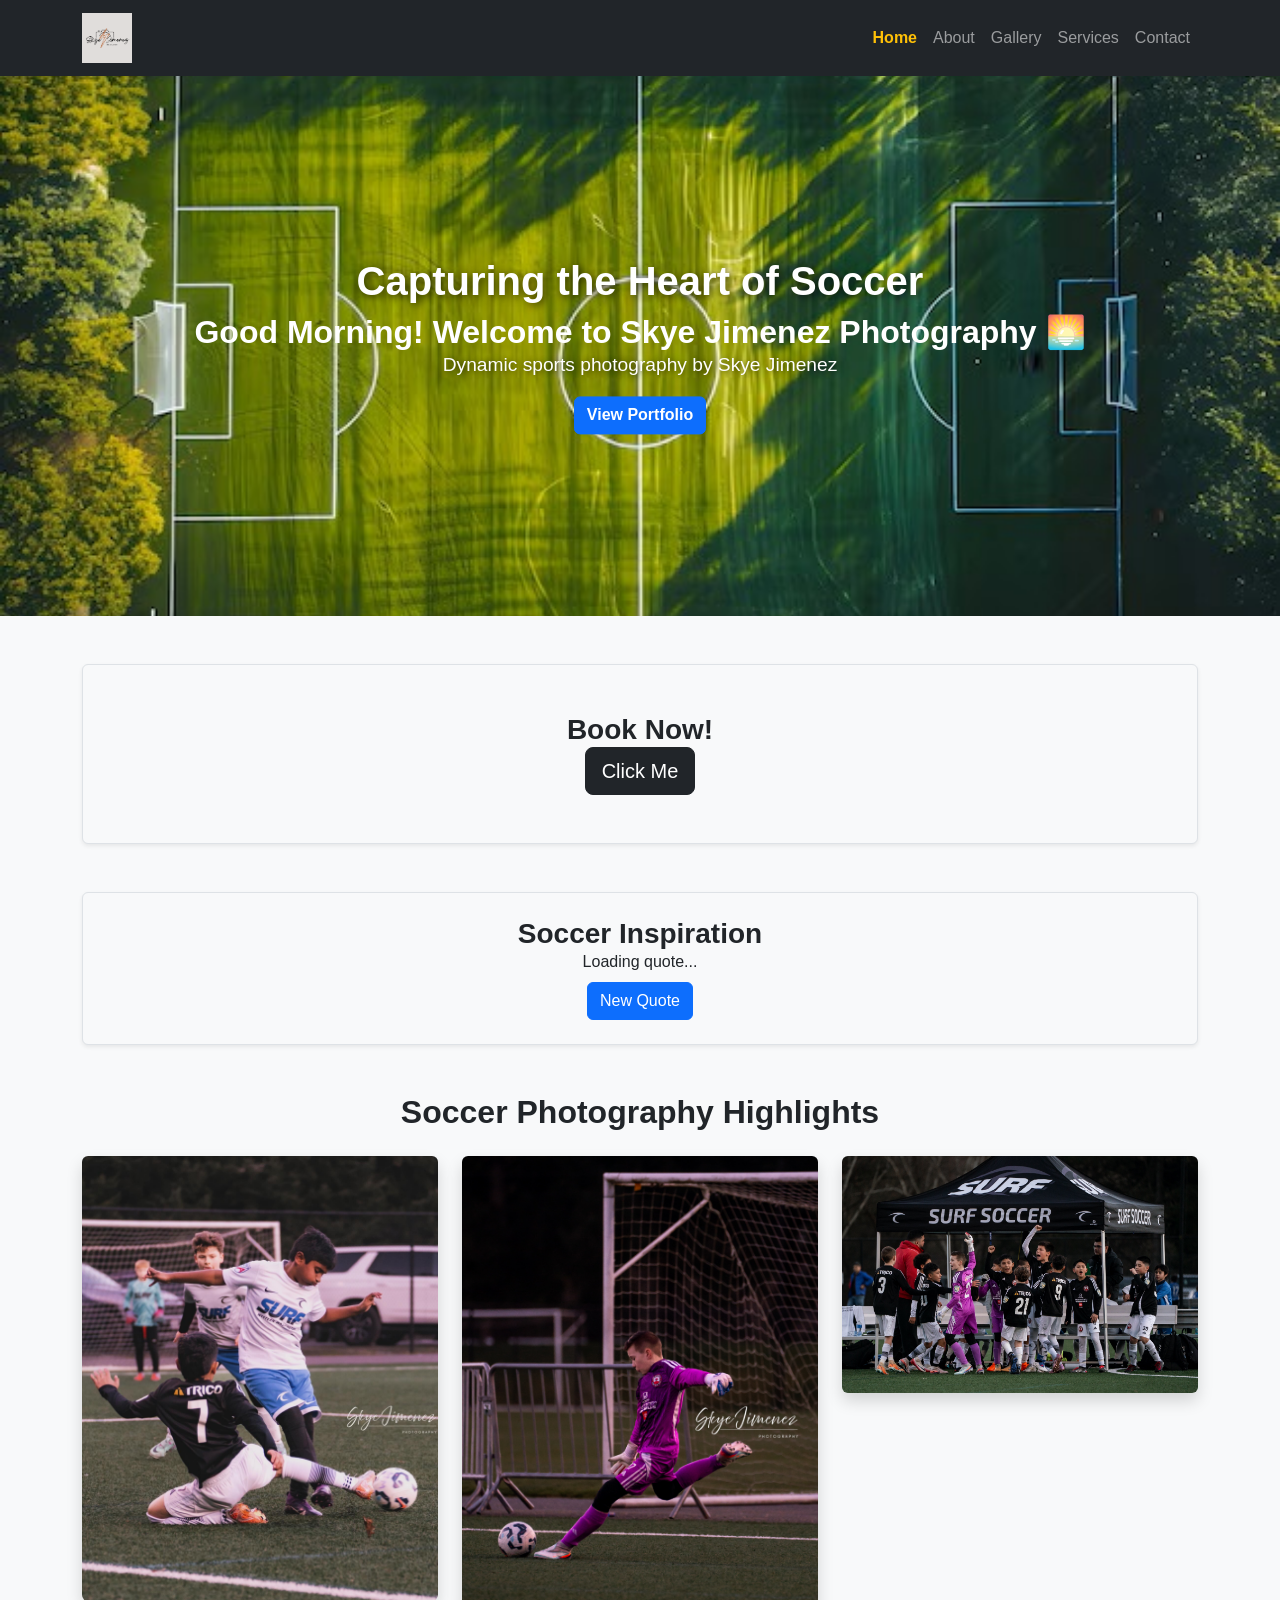
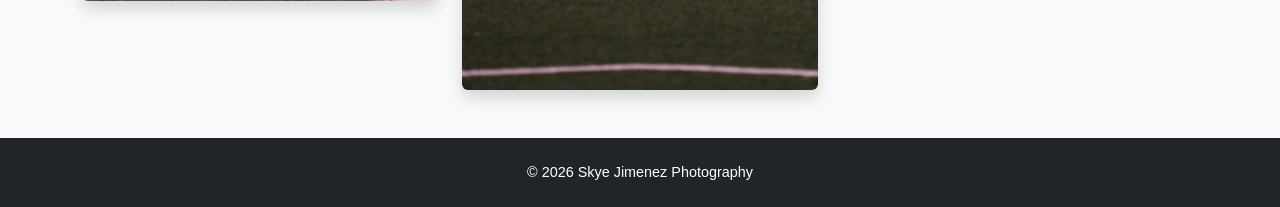
==== index.html @ cac10d33 "Update index.html" ====
<!DOCTYPE html>
<html lang="en">
<head>
    <meta charset="UTF-8">
    <meta name="viewport" content="width=device-width, initial-scale=1.0">
    <title>Skye Jimenez Photography</title>
    <!-- Bootstrap CSS -->
    <link href="https://cdn.jsdelivr.net/npm/bootstrap@5.3.2/dist/css/bootstrap.min.css" rel="stylesheet">
    <link rel="stylesheet" href="style.css">
</head>

<body>

<!-- NAVBAR -->
<nav class="navbar navbar-expand-lg navbar-dark bg-dark">
    <div class="container">
        <a class="navbar-brand" href="index.html">
            <img src="20.png" alt="Skye Jimenez Photography" style="height: 50px;">
        </a>
        <button class="navbar-toggler" type="button" data-bs-toggle="collapse" data-bs-target="#navbarNav">
            <span class="navbar-toggler-icon"></span>
        </button>
        <div class="collapse navbar-collapse" id="navbarNav">
            <ul class="navbar-nav ms-auto">
                <li class="nav-item"><a class="nav-link active" href="index.html">Home</a></li>
                <li class="nav-item"><a class="nav-link" href="about.html">About</a></li>
                <li class="nav-item"><a class="nav-link" href="gallery.html">Gallery</a></li>
                <li class="nav-item"><a class="nav-link" href="services.html">Services</a></li>
                <li class="nav-item"><a class="nav-link" href="contact.html">Contact</a></li>
            </ul>
        </div>
    </div>
</nav>

<!-- HERO -->
<header class="position-relative text-center text-white" style="height: 60vh; overflow: hidden;">
    <img src="aerialsoccer.jpg" class="w-100 h-100" style="object-fit: cover;" alt="Aerial soccer photo">
    <div class="position-absolute top-50 start-50 translate-middle px-3 w-100">
        <h1>Capturing the Heart of Soccer</h1>
        <!-- jQuery will target this ID -->
        <h2 id="greeting" class="mt-2 fw-bold"></h2>
        <p>Dynamic sports photography by Skye Jimenez</p>
        <a href="gallery.html" class="btn btn-primary mt-3">View Portfolio</a>
    </div>
</header>

<!-- JQUERY FEATURE SECTION -->
<section class="container my-5 text-center">
    <div class="p-5 border rounded shadow-sm bg-light">
        <h3>Book Now! </h3>
        <button id="event-btn" class="btn btn-dark btn-lg">Click Me</button>
        <!-- jQuery will update this ID -->
        <div id="feedback" class="mt-3 fw-bold" style="display:none;"></div>
    </div>
</section>
    
    <section class="container my-5 text-center">
    <div class="p-4 border rounded shadow-sm bg-light">
        <h3>Soccer Inspiration</h3>
        <p id="quote">Loading quote...</p>
        <button id="quote-btn" class="btn btn-primary mt-2">New Quote</button>
    </div>
</section>

<!-- CONTENT -->
<main class="container my-5">
    <h2 class="text-center mb-4">Soccer Photography Highlights</h2>
    <div class="row g-4">
        <div class="col-md-4">
            <img src="soccer1.jpg" class="img-fluid rounded shadow" alt="soccer match">
        </div>
        <div class="col-md-4">
            <img src="soccer10.jpg" class="img-fluid rounded shadow" alt="soccer player">
        </div>
        <div class="col-md-4">
            <img src="soccer11.jpg" class="img-fluid rounded shadow" alt="soccer celebration">
        </div>
    </div>
</main>

<!-- FOOTER -->
<footer class="bg-dark text-white text-center p-4">
    &copy; 2026 Skye Jimenez Photography
</footer>

<!-- IMPORTANT: SCRIPT LOADING ORDER -->

<!-- 1. Load jQuery first (required for your script to work) -->
<script src="https://code.jquery.com/jquery-3.7.1.min.js"></script>

<!-- 2. Load your custom script second -->
<script src="script.js"></script>

<!-- 3. Load Bootstrap last -->
<script src="https://cdn.jsdelivr.net/npm/bootstrap@5.3.2/dist/js/bootstrap.bundle.min.js"></script>

</body>
</html>
---- style.css ----
/* Reset some basic elements */
body, h1, h2, h3, h4, h5, h6, p, ul, li, figure, figcaption {
    margin: 0;
    padding: 0;
}

/* General */
body {
    font-family: 'Arial', sans-serif;
    background-color: #f8f9fa;
    margin: 0;
}

h1, h2, h3, h4 {
    font-weight: 700;
}

a {
    text-decoration: none;
}

/* Navbar */
.navbar-nav .nav-link.active {
    font-weight: bold;
    color: #ffc107 !important;
}

/* Header Video */
header h1 {
    font-size: 2.5rem;
    font-weight: 700;
    text-shadow: 2px 2px 8px rgba(0,0,0,0.7);
}

header p {
    font-size: 1.2rem;
    text-shadow: 1px 1px 6px rgba(0,0,0,0.6);
}

header .btn {
    font-weight: 600;
}

/* Overlay container for homepage highlights */
.overlay-container {
    position: relative;
    overflow: hidden;
}

.overlay-text {
    position: absolute;
    top: 50%;
    left: 50%;
    transform: translate(-50%, -50%);
    background: rgba(0,0,0,0.6);
    border-radius: 0.25rem;
    opacity: 0;
    transition: opacity 0.3s ease, transform 0.3s ease;
    max-width: 90%;
}

.overlay-container:hover .overlay-text {
    opacity: 1;
    transform: translate(-50%, -50%) scale(1.05);
}

.overlay-text h4 {
    font-size: 1.5rem;
    margin-bottom: 0.5rem;
}

.overlay-text p {
    font-size: 0.95rem;
}

/* Gallery Images */
.gallery-img {
    margin-bottom: 1rem;
    border-radius: 0.25rem;
}

/* Services Packages */
.service-img {
    width: 100%;
    border-radius: 0.25rem;
    margin-bottom: 0.5rem;
}

/* About Page Image Alignment */
.about-img {
    max-width: 300px;
    float: right;
    margin-left: 20px;
    margin-bottom: 20px;
    border-radius: 0.25rem;
}

/* Footer */
footer {
    font-size: 0.9rem;
    background-color: #343a40;
}

/* Responsive */
@media (max-width: 768px) {
    header h1 {
        font-size: 1.8rem;
    }
    header p {
        font-size: 1rem;
    }
    .about-img {
        float: none;
        display: block;
        margin: 0 auto 20px;
    }
    
 /* Greeting styling */
#greeting {
  font-family: 'Playfair Display', serif;
  font-size: 2rem;
  font-weight: 500;
  letter-spacing: 1px;
  color: #f5e6c8; /* soft gold tone */
  margin: 10px 0;
  opacity: 0;
  transform: translateY(10px);
  animation: fadeSlideIn 1.2s ease forwards;
}

/* Smooth fade + slide animation */
@keyframes fadeSlideIn {
  to {
    opacity: 1;
    transform: translateY(0);
  }
}
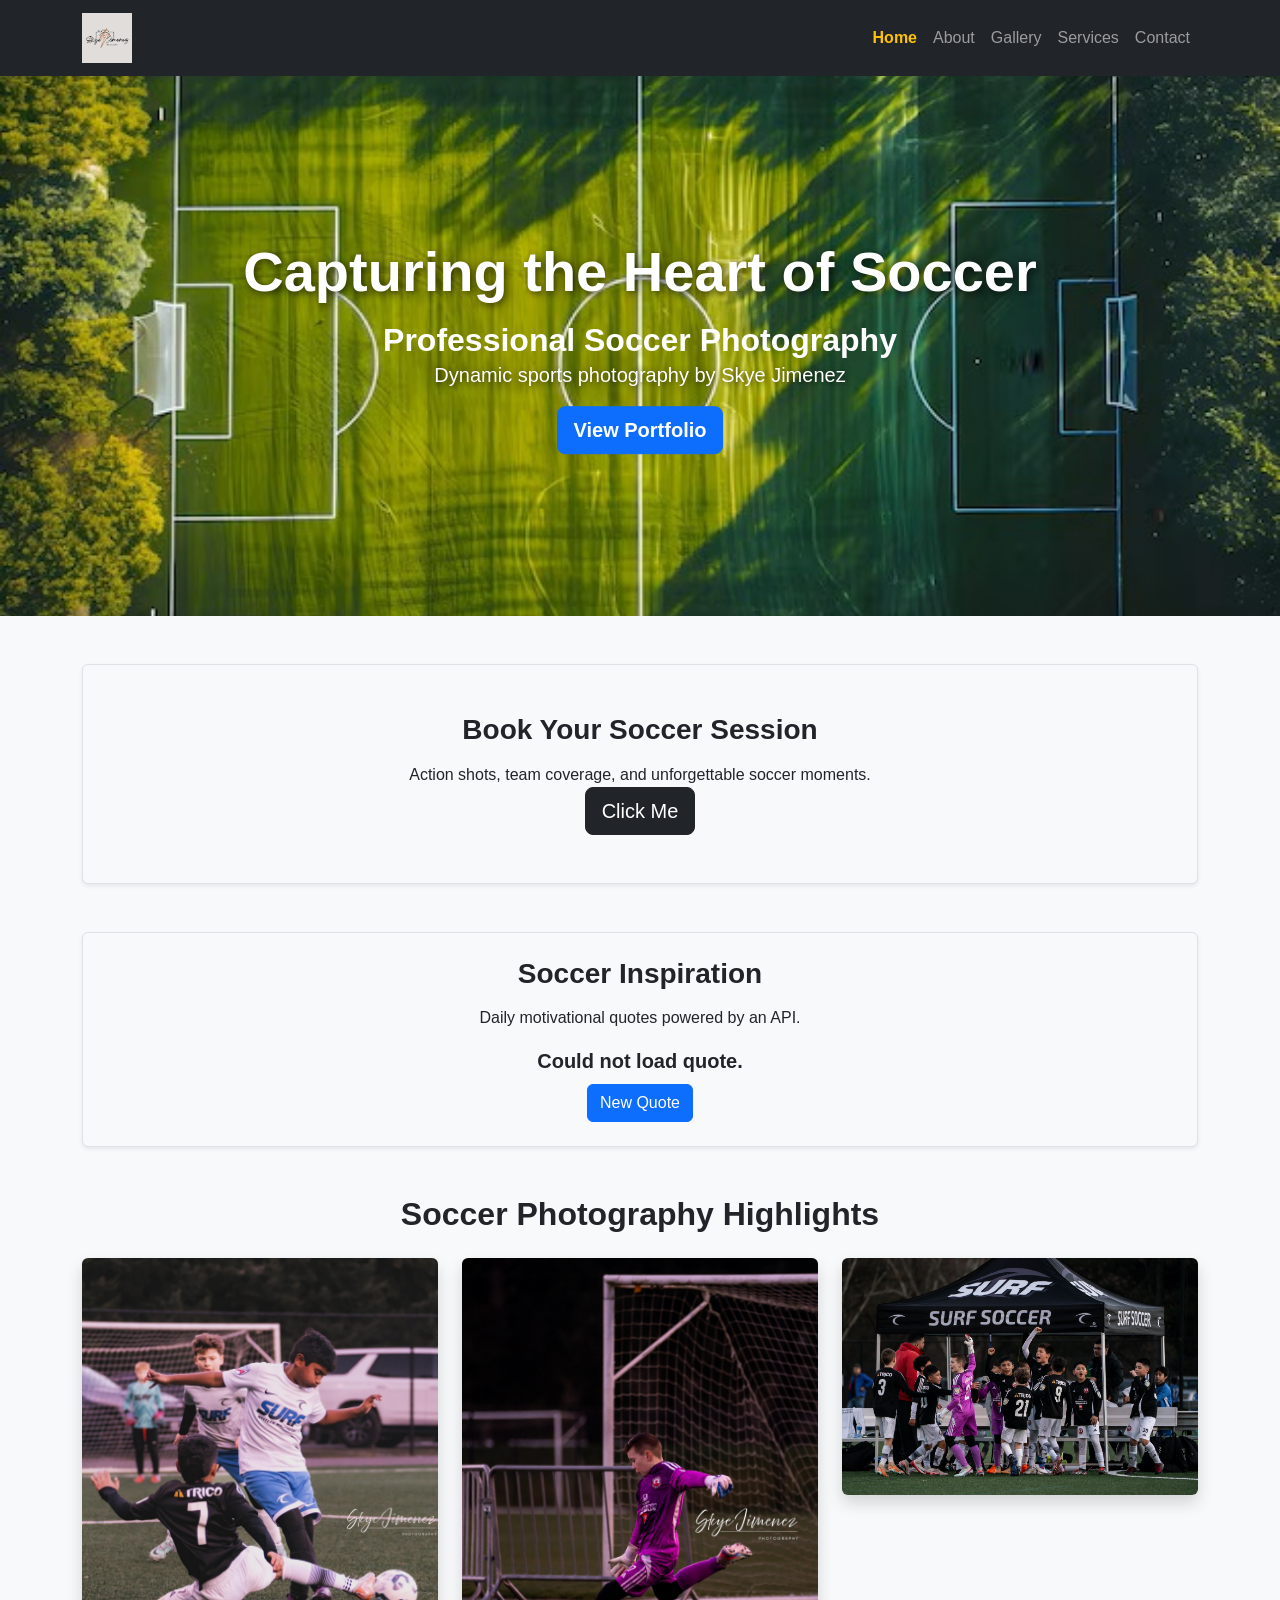
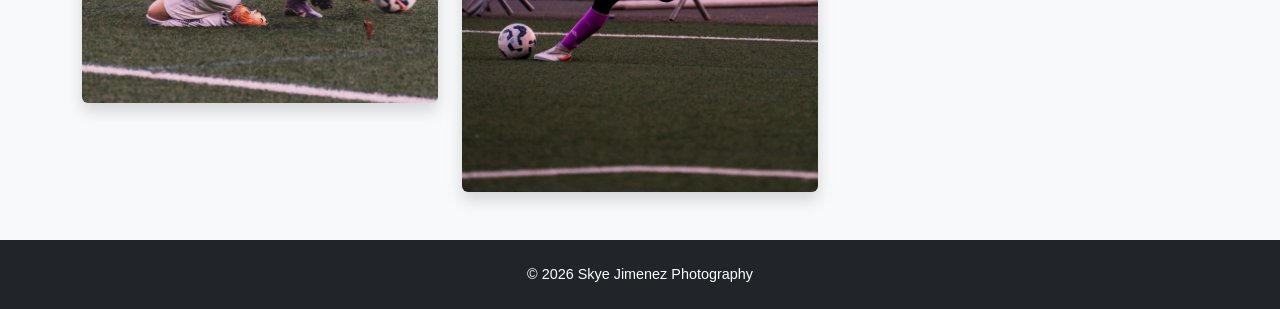
==== commit a8c88e32: "Refactor HTML structure and improve navbar links" ====
--- a/index.html
+++ b/index.html
@@ -4,8 +4,11 @@
     <meta charset="UTF-8">
     <meta name="viewport" content="width=device-width, initial-scale=1.0">
     <title>Skye Jimenez Photography</title>
+
     <!-- Bootstrap CSS -->
     <link href="https://cdn.jsdelivr.net/npm/bootstrap@5.3.2/dist/css/bootstrap.min.css" rel="stylesheet">
+
+    <!-- Custom CSS -->
     <link rel="stylesheet" href="style.css">
 </head>
 
@@ -14,67 +17,146 @@
 <!-- NAVBAR -->
 <nav class="navbar navbar-expand-lg navbar-dark bg-dark">
     <div class="container">
+
+        <!-- LOGO -->
         <a class="navbar-brand" href="index.html">
             <img src="20.png" alt="Skye Jimenez Photography" style="height: 50px;">
         </a>
-        <button class="navbar-toggler" type="button" data-bs-toggle="collapse" data-bs-target="#navbarNav">
+
+        <!-- MOBILE MENU BUTTON -->
+        <button class="navbar-toggler" type="button"
+                data-bs-toggle="collapse"
+                data-bs-target="#navbarNav">
             <span class="navbar-toggler-icon"></span>
         </button>
+
+        <!-- NAVIGATION LINKS -->
         <div class="collapse navbar-collapse" id="navbarNav">
             <ul class="navbar-nav ms-auto">
-                <li class="nav-item"><a class="nav-link active" href="index.html">Home</a></li>
-                <li class="nav-item"><a class="nav-link" href="about.html">About</a></li>
-                <li class="nav-item"><a class="nav-link" href="gallery.html">Gallery</a></li>
-                <li class="nav-item"><a class="nav-link" href="services.html">Services</a></li>
-                <li class="nav-item"><a class="nav-link" href="contact.html">Contact</a></li>
+                <li class="nav-item">
+                    <a class="nav-link active" href="index.html">Home</a>
+                </li>
+
+                <li class="nav-item">
+                    <a class="nav-link" href="about.html">About</a>
+                </li>
+
+                <li class="nav-item">
+                    <a class="nav-link" href="gallery.html">Gallery</a>
+                </li>
+
+                <li class="nav-item">
+                    <a class="nav-link" href="services.html">Services</a>
+                </li>
+
+                <li class="nav-item">
+                    <a class="nav-link" href="contact.html">Contact</a>
+                </li>
             </ul>
         </div>
     </div>
 </nav>
 
-<!-- HERO -->
-<header class="position-relative text-center text-white" style="height: 60vh; overflow: hidden;">
-    <img src="aerialsoccer.jpg" class="w-100 h-100" style="object-fit: cover;" alt="Aerial soccer photo">
+<!-- HERO SECTION -->
+<header class="position-relative text-center text-white"
+        style="height: 60vh; overflow: hidden;">
+
+    <img src="aerialsoccer.jpg"
+         class="w-100 h-100"
+         style="object-fit: cover;"
+         alt="Aerial soccer photo">
+
     <div class="position-absolute top-50 start-50 translate-middle px-3 w-100">
-        <h1>Capturing the Heart of Soccer</h1>
-        <!-- jQuery will target this ID -->
-        <h2 id="greeting" class="mt-2 fw-bold"></h2>
-        <p>Dynamic sports photography by Skye Jimenez</p>
-        <a href="gallery.html" class="btn btn-primary mt-3">View Portfolio</a>
+
+        <h1 class="display-4 fw-bold">
+            Capturing the Heart of Soccer
+        </h1>
+
+        <!-- jQuery Greeting -->
+        <h2 id="greeting" class="mt-3 fw-bold"></h2>
+
+        <p class="lead">
+            Dynamic sports photography by Skye Jimenez
+        </p>
+
+        <a href="gallery.html" class="btn btn-primary btn-lg mt-3">
+            View Portfolio
+        </a>
     </div>
 </header>
 
-<!-- JQUERY FEATURE SECTION -->
+<!-- BOOKING SECTION -->
 <section class="container my-5 text-center">
     <div class="p-5 border rounded shadow-sm bg-light">
-        <h3>Book Now! </h3>
-        <button id="event-btn" class="btn btn-dark btn-lg">Click Me</button>
-        <!-- jQuery will update this ID -->
-        <div id="feedback" class="mt-3 fw-bold" style="display:none;"></div>
+
+        <h3 class="mb-3">Book Your Soccer Session</h3>
+
+        <p>
+            Action shots, team coverage, and unforgettable soccer moments.
+        </p>
+
+        <button id="event-btn" class="btn btn-dark btn-lg">
+            Click Me
+        </button>
+
+        <!-- jQuery Feedback -->
+        <div id="feedback"
+             class="mt-3 fw-bold"
+             style="display:none;">
+        </div>
+
     </div>
 </section>
-    
-    <section class="container my-5 text-center">
+
+<!-- API FEATURE SECTION -->
+<section class="container my-5 text-center">
     <div class="p-4 border rounded shadow-sm bg-light">
-        <h3>Soccer Inspiration</h3>
-        <p id="quote">Loading quote...</p>
-        <button id="quote-btn" class="btn btn-primary mt-2">New Quote</button>
+
+        <h3 class="mb-3">Soccer Inspiration</h3>
+
+        <p class="mb-3">
+            Daily motivational quotes powered by an API.
+        </p>
+
+        <!-- API CONTENT -->
+        <p id="quote" class="fs-5 fw-semibold">
+            Loading quote...
+        </p>
+
+        <button id="quote-btn" class="btn btn-primary mt-2">
+            New Quote
+        </button>
+
     </div>
 </section>
 
-<!-- CONTENT -->
+<!-- GALLERY PREVIEW -->
 <main class="container my-5">
-    <h2 class="text-center mb-4">Soccer Photography Highlights</h2>
+
+    <h2 class="text-center mb-4">
+        Soccer Photography Highlights
+    </h2>
+
     <div class="row g-4">
+
         <div class="col-md-4">
-            <img src="soccer1.jpg" class="img-fluid rounded shadow" alt="soccer match">
-        </div>
+            <img src="soccer1.jpg"
+                 class="img-fluid rounded shadow"
+                 alt="Soccer match">
+        </div>
+
         <div class="col-md-4">
-            <img src="soccer10.jpg" class="img-fluid rounded shadow" alt="soccer player">
-        </div>
+            <img src="soccer10.jpg"
+                 class="img-fluid rounded shadow"
+                 alt="Soccer player">
+        </div>
+
         <div class="col-md-4">
-            <img src="soccer11.jpg" class="img-fluid rounded shadow" alt="soccer celebration">
-        </div>
+            <img src="soccer11.jpg"
+                 class="img-fluid rounded shadow"
+                 alt="Soccer celebration">
+        </div>
+
     </div>
 </main>
 
@@ -83,16 +165,57 @@
     &copy; 2026 Skye Jimenez Photography
 </footer>
 
-<!-- IMPORTANT: SCRIPT LOADING ORDER -->
-
-<!-- 1. Load jQuery first (required for your script to work) -->
+<!-- SCRIPTS -->
+
+<!-- jQuery -->
 <script src="https://code.jquery.com/jquery-3.7.1.min.js"></script>
 
-<!-- 2. Load your custom script second -->
-<script src="script.js"></script>
-
-<!-- 3. Load Bootstrap last -->
+<!-- Bootstrap -->
 <script src="https://cdn.jsdelivr.net/npm/bootstrap@5.3.2/dist/js/bootstrap.bundle.min.js"></script>
+
+<!-- CUSTOM JAVASCRIPT -->
+<script>
+
+    // GREETING MESSAGE
+    $("#greeting").text("Professional Soccer Photography");
+
+    // BUTTON INTERACTION
+    $("#event-btn").click(function () {
+
+        $("#feedback")
+            .hide()
+            .html("Thank you for your interest! Contact Skye Jimenez Photography to book your next session.")
+            .fadeIn(800);
+
+    });
+
+    // QUOTE API FEATURE
+    async function getQuote() {
+
+        try {
+
+            const response = await fetch("https://api.quotable.io/random");
+
+            const data = await response.json();
+
+            $("#quote").text(`"${data.content}" — ${data.author}`);
+
+        } catch (error) {
+
+            $("#quote").text("Could not load quote.");
+
+        }
+    }
+
+    // LOAD QUOTE WHEN PAGE LOADS
+    getQuote();
+
+    // NEW QUOTE BUTTON
+    $("#quote-btn").click(function () {
+        getQuote();
+    });
+
+</script>
 
 </body>
 </html>
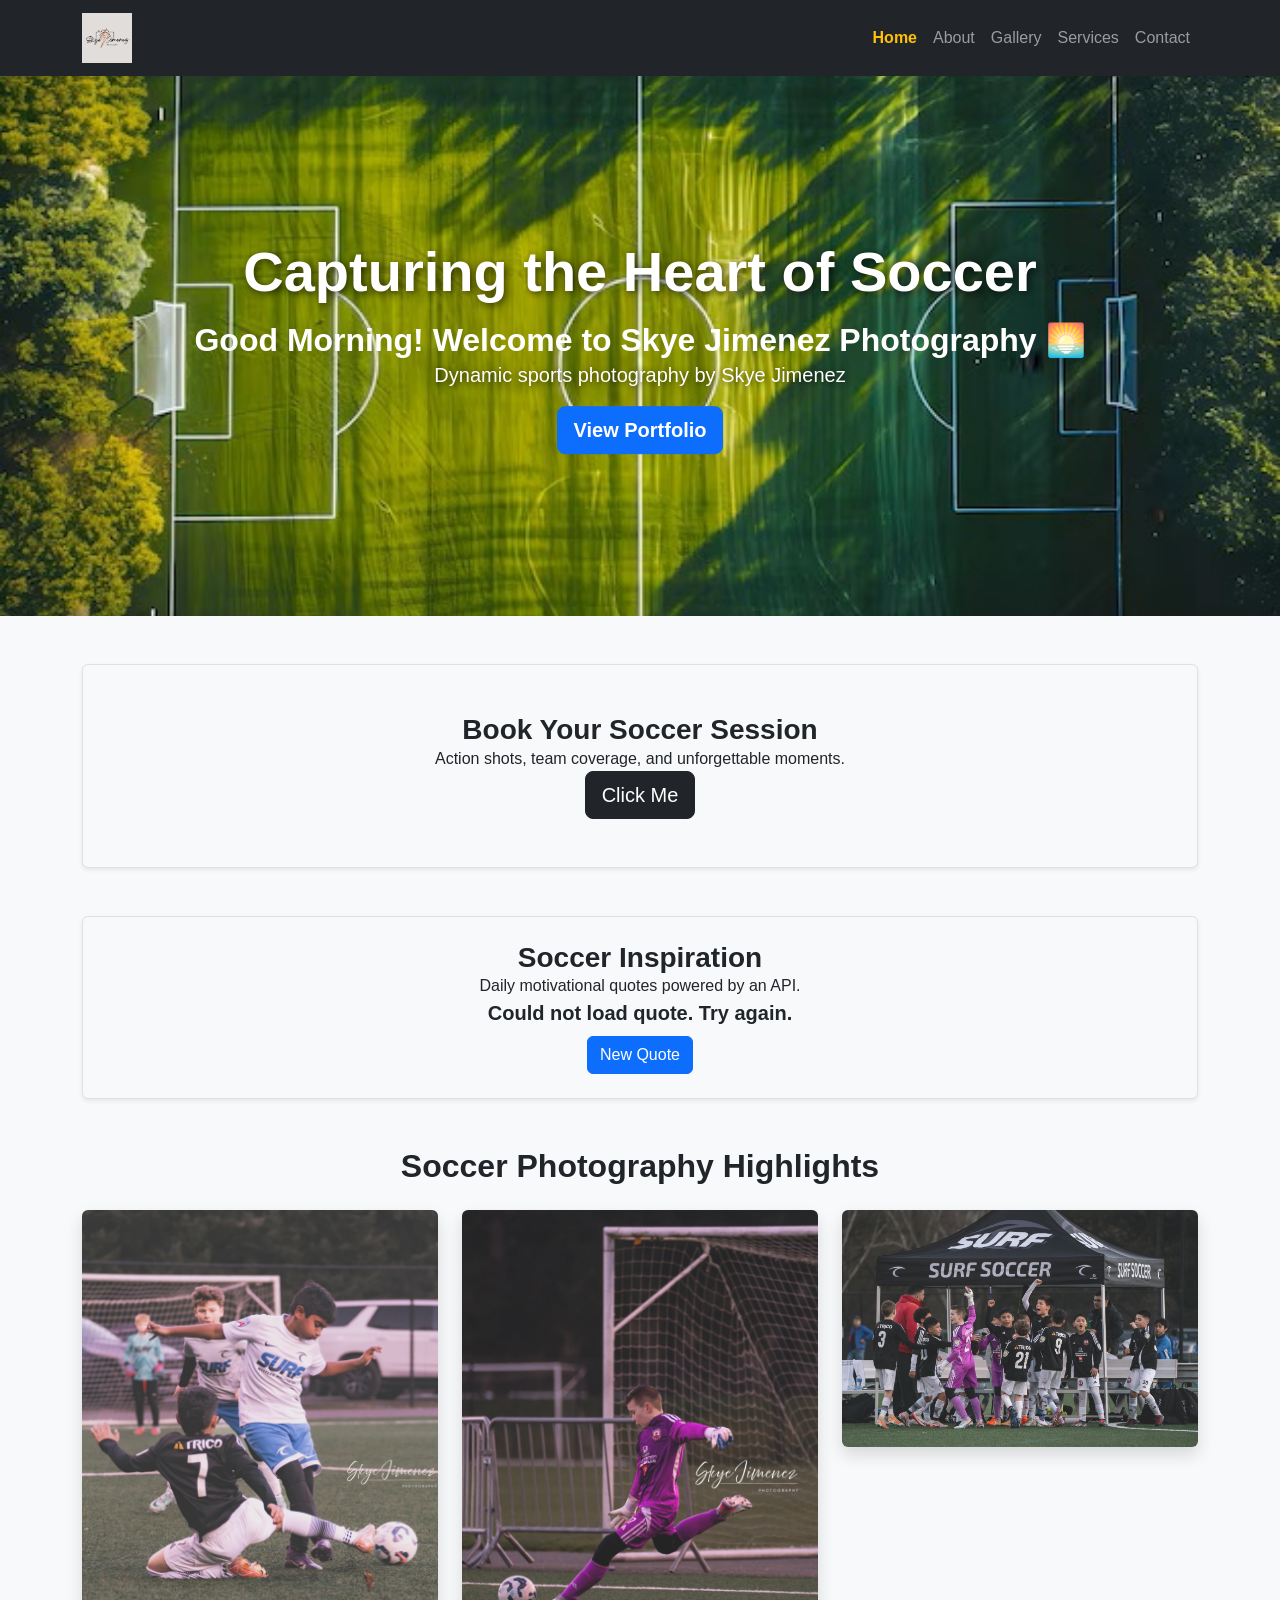
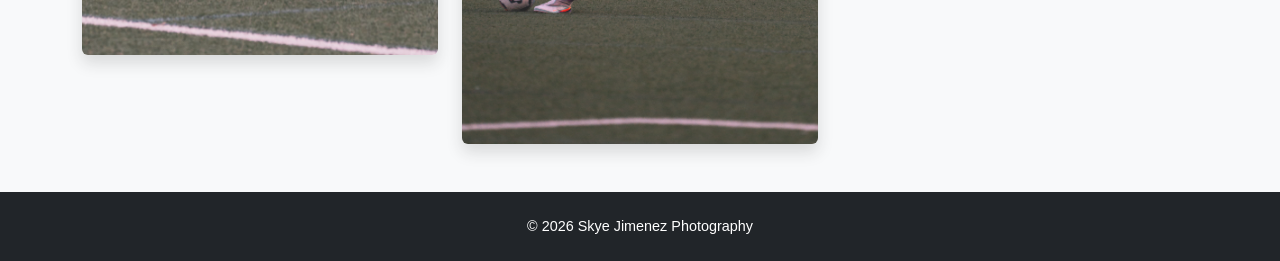
==== commit d8585500: "Refactor HTML structure and improve readability" ====
--- a/index.html
+++ b/index.html
@@ -18,145 +18,80 @@
 <nav class="navbar navbar-expand-lg navbar-dark bg-dark">
     <div class="container">
 
-        <!-- LOGO -->
         <a class="navbar-brand" href="index.html">
             <img src="20.png" alt="Skye Jimenez Photography" style="height: 50px;">
         </a>
 
-        <!-- MOBILE MENU BUTTON -->
-        <button class="navbar-toggler" type="button"
-                data-bs-toggle="collapse"
-                data-bs-target="#navbarNav">
+        <button class="navbar-toggler" type="button" data-bs-toggle="collapse" data-bs-target="#navbarNav">
             <span class="navbar-toggler-icon"></span>
         </button>
 
-        <!-- NAVIGATION LINKS -->
         <div class="collapse navbar-collapse" id="navbarNav">
             <ul class="navbar-nav ms-auto">
-                <li class="nav-item">
-                    <a class="nav-link active" href="index.html">Home</a>
-                </li>
-
-                <li class="nav-item">
-                    <a class="nav-link" href="about.html">About</a>
-                </li>
-
-                <li class="nav-item">
-                    <a class="nav-link" href="gallery.html">Gallery</a>
-                </li>
-
-                <li class="nav-item">
-                    <a class="nav-link" href="services.html">Services</a>
-                </li>
-
-                <li class="nav-item">
-                    <a class="nav-link" href="contact.html">Contact</a>
-                </li>
+                <li class="nav-item"><a class="nav-link active" href="index.html">Home</a></li>
+                <li class="nav-item"><a class="nav-link" href="about.html">About</a></li>
+                <li class="nav-item"><a class="nav-link" href="gallery.html">Gallery</a></li>
+                <li class="nav-item"><a class="nav-link" href="services.html">Services</a></li>
+                <li class="nav-item"><a class="nav-link" href="contact.html">Contact</a></li>
             </ul>
         </div>
+
     </div>
 </nav>
 
-<!-- HERO SECTION -->
-<header class="position-relative text-center text-white"
-        style="height: 60vh; overflow: hidden;">
-
-    <img src="aerialsoccer.jpg"
-         class="w-100 h-100"
-         style="object-fit: cover;"
-         alt="Aerial soccer photo">
+<!-- HERO -->
+<header class="position-relative text-center text-white" style="height: 60vh; overflow: hidden;">
+    <img src="aerialsoccer.jpg" class="w-100 h-100" style="object-fit: cover;" alt="Aerial soccer">
 
     <div class="position-absolute top-50 start-50 translate-middle px-3 w-100">
+        <h1 class="display-4 fw-bold">Capturing the Heart of Soccer</h1>
 
-        <h1 class="display-4 fw-bold">
-            Capturing the Heart of Soccer
-        </h1>
-
-        <!-- jQuery Greeting -->
         <h2 id="greeting" class="mt-3 fw-bold"></h2>
 
-        <p class="lead">
-            Dynamic sports photography by Skye Jimenez
-        </p>
+        <p class="lead">Dynamic sports photography by Skye Jimenez</p>
 
-        <a href="gallery.html" class="btn btn-primary btn-lg mt-3">
-            View Portfolio
-        </a>
+        <a href="gallery.html" class="btn btn-primary btn-lg mt-3">View Portfolio</a>
     </div>
 </header>
 
-<!-- BOOKING SECTION -->
+<!-- BOOKING -->
 <section class="container my-5 text-center">
     <div class="p-5 border rounded shadow-sm bg-light">
 
-        <h3 class="mb-3">Book Your Soccer Session</h3>
+        <h3>Book Your Soccer Session</h3>
 
-        <p>
-            Action shots, team coverage, and unforgettable soccer moments.
-        </p>
+        <p>Action shots, team coverage, and unforgettable moments.</p>
 
-        <button id="event-btn" class="btn btn-dark btn-lg">
-            Click Me
-        </button>
+        <button id="event-btn" class="btn btn-dark btn-lg">Click Me</button>
 
-        <!-- jQuery Feedback -->
-        <div id="feedback"
-             class="mt-3 fw-bold"
-             style="display:none;">
-        </div>
+        <div id="feedback" class="mt-3 fw-bold" style="display:none;"></div>
 
     </div>
 </section>
 
-<!-- API FEATURE SECTION -->
+<!-- API SECTION -->
 <section class="container my-5 text-center">
     <div class="p-4 border rounded shadow-sm bg-light">
 
-        <h3 class="mb-3">Soccer Inspiration</h3>
+        <h3>Soccer Inspiration</h3>
 
-        <p class="mb-3">
-            Daily motivational quotes powered by an API.
-        </p>
+        <p>Daily motivational quotes powered by an API.</p>
 
-        <!-- API CONTENT -->
-        <p id="quote" class="fs-5 fw-semibold">
-            Loading quote...
-        </p>
+        <p id="quote" class="fs-5 fw-semibold">Loading quote...</p>
 
-        <button id="quote-btn" class="btn btn-primary mt-2">
-            New Quote
-        </button>
+        <button id="quote-btn" class="btn btn-primary mt-2">New Quote</button>
 
     </div>
 </section>
 
-<!-- GALLERY PREVIEW -->
+<!-- GALLERY -->
 <main class="container my-5">
-
-    <h2 class="text-center mb-4">
-        Soccer Photography Highlights
-    </h2>
+    <h2 class="text-center mb-4">Soccer Photography Highlights</h2>
 
     <div class="row g-4">
-
-        <div class="col-md-4">
-            <img src="soccer1.jpg"
-                 class="img-fluid rounded shadow"
-                 alt="Soccer match">
-        </div>
-
-        <div class="col-md-4">
-            <img src="soccer10.jpg"
-                 class="img-fluid rounded shadow"
-                 alt="Soccer player">
-        </div>
-
-        <div class="col-md-4">
-            <img src="soccer11.jpg"
-                 class="img-fluid rounded shadow"
-                 alt="Soccer celebration">
-        </div>
-
+        <div class="col-md-4"><img src="soccer1.jpg" class="img-fluid rounded shadow"></div>
+        <div class="col-md-4"><img src="soccer10.jpg" class="img-fluid rounded shadow"></div>
+        <div class="col-md-4"><img src="soccer11.jpg" class="img-fluid rounded shadow"></div>
     </div>
 </main>
 
@@ -165,57 +100,10 @@
     &copy; 2026 Skye Jimenez Photography
 </footer>
 
-<!-- SCRIPTS -->
-
-<!-- jQuery -->
+<!-- SCRIPTS (IMPORTANT ORDER) -->
 <script src="https://code.jquery.com/jquery-3.7.1.min.js"></script>
-
-<!-- Bootstrap -->
 <script src="https://cdn.jsdelivr.net/npm/bootstrap@5.3.2/dist/js/bootstrap.bundle.min.js"></script>
-
-<!-- CUSTOM JAVASCRIPT -->
-<script>
-
-    // GREETING MESSAGE
-    $("#greeting").text("Professional Soccer Photography");
-
-    // BUTTON INTERACTION
-    $("#event-btn").click(function () {
-
-        $("#feedback")
-            .hide()
-            .html("Thank you for your interest! Contact Skye Jimenez Photography to book your next session.")
-            .fadeIn(800);
-
-    });
-
-    // QUOTE API FEATURE
-    async function getQuote() {
-
-        try {
-
-            const response = await fetch("https://api.quotable.io/random");
-
-            const data = await response.json();
-
-            $("#quote").text(`"${data.content}" — ${data.author}`);
-
-        } catch (error) {
-
-            $("#quote").text("Could not load quote.");
-
-        }
-    }
-
-    // LOAD QUOTE WHEN PAGE LOADS
-    getQuote();
-
-    // NEW QUOTE BUTTON
-    $("#quote-btn").click(function () {
-        getQuote();
-    });
-
-</script>
+<script src="script.js"></script>
 
 </body>
 </html>
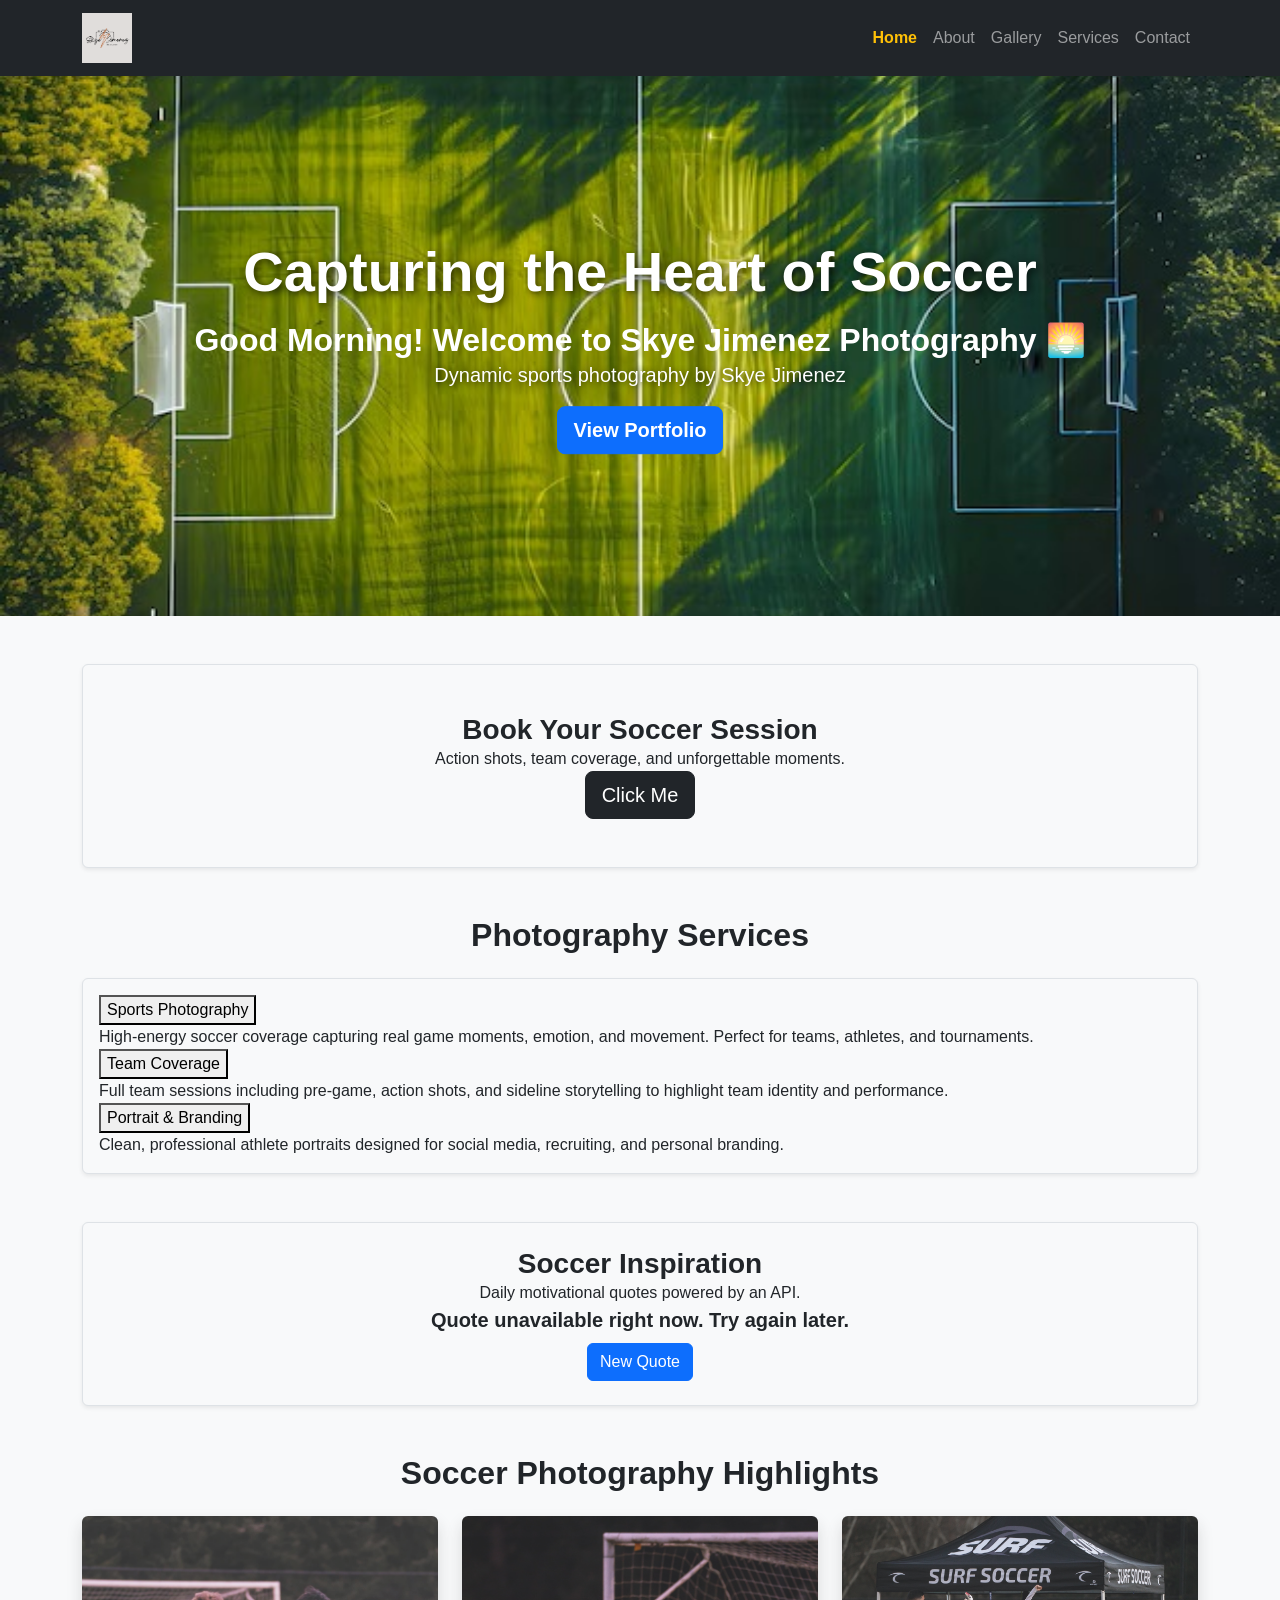
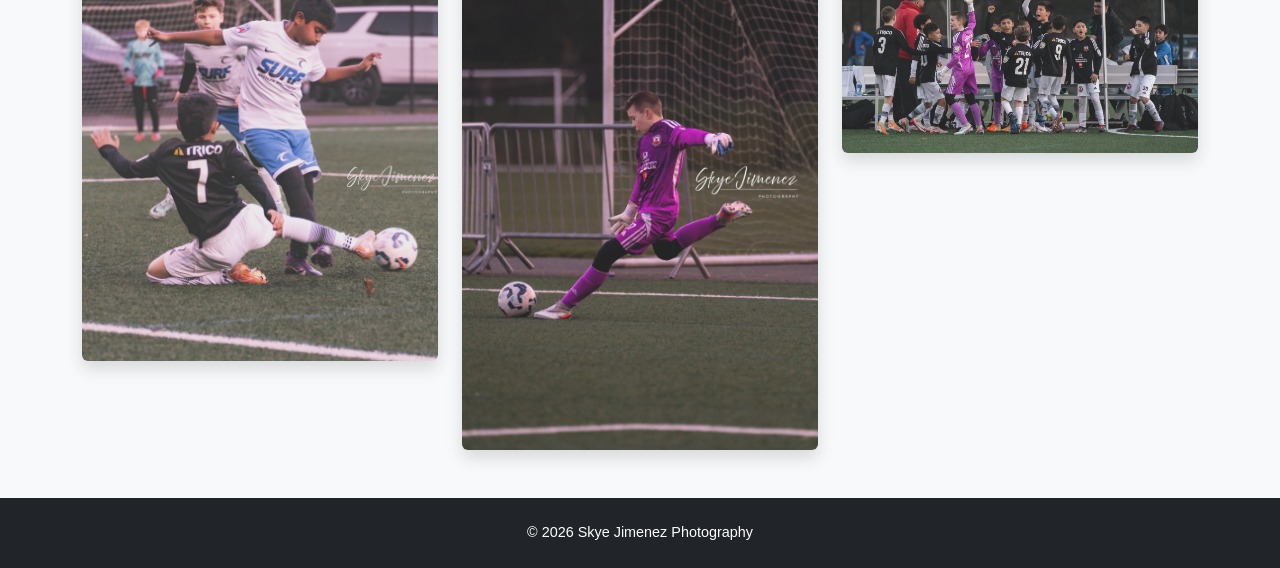
==== commit b50b1132: "Add photography services section to index.html" ====
--- a/index.html
+++ b/index.html
@@ -59,7 +59,6 @@
     <div class="p-5 border rounded shadow-sm bg-light">
 
         <h3>Book Your Soccer Session</h3>
-
         <p>Action shots, team coverage, and unforgettable moments.</p>
 
         <button id="event-btn" class="btn btn-dark btn-lg">Click Me</button>
@@ -69,12 +68,50 @@
     </div>
 </section>
 
+<!-- CONTENT PANELS (CHAPTER 11) -->
+<section class="container my-5">
+    <h2 class="text-center mb-4">Photography Services</h2>
+
+    <div class="p-3 border rounded shadow-sm bg-light">
+
+        <div class="panel">
+            <button class="panel-btn">Sports Photography</button>
+            <div class="panel-content">
+                <p>
+                    High-energy soccer coverage capturing real game moments, emotion, and movement.
+                    Perfect for teams, athletes, and tournaments.
+                </p>
+            </div>
+        </div>
+
+        <div class="panel">
+            <button class="panel-btn">Team Coverage</button>
+            <div class="panel-content">
+                <p>
+                    Full team sessions including pre-game, action shots, and sideline storytelling
+                    to highlight team identity and performance.
+                </p>
+            </div>
+        </div>
+
+        <div class="panel">
+            <button class="panel-btn">Portrait & Branding</button>
+            <div class="panel-content">
+                <p>
+                    Clean, professional athlete portraits designed for social media, recruiting,
+                    and personal branding.
+                </p>
+            </div>
+        </div>
+
+    </div>
+</section>
+
 <!-- API SECTION -->
 <section class="container my-5 text-center">
     <div class="p-4 border rounded shadow-sm bg-light">
 
         <h3>Soccer Inspiration</h3>
-
         <p>Daily motivational quotes powered by an API.</p>
 
         <p id="quote" class="fs-5 fw-semibold">Loading quote...</p>
@@ -100,7 +137,7 @@
     &copy; 2026 Skye Jimenez Photography
 </footer>
 
-<!-- SCRIPTS (IMPORTANT ORDER) -->
+<!-- SCRIPTS -->
 <script src="https://code.jquery.com/jquery-3.7.1.min.js"></script>
 <script src="https://cdn.jsdelivr.net/npm/bootstrap@5.3.2/dist/js/bootstrap.bundle.min.js"></script>
 <script src="script.js"></script>
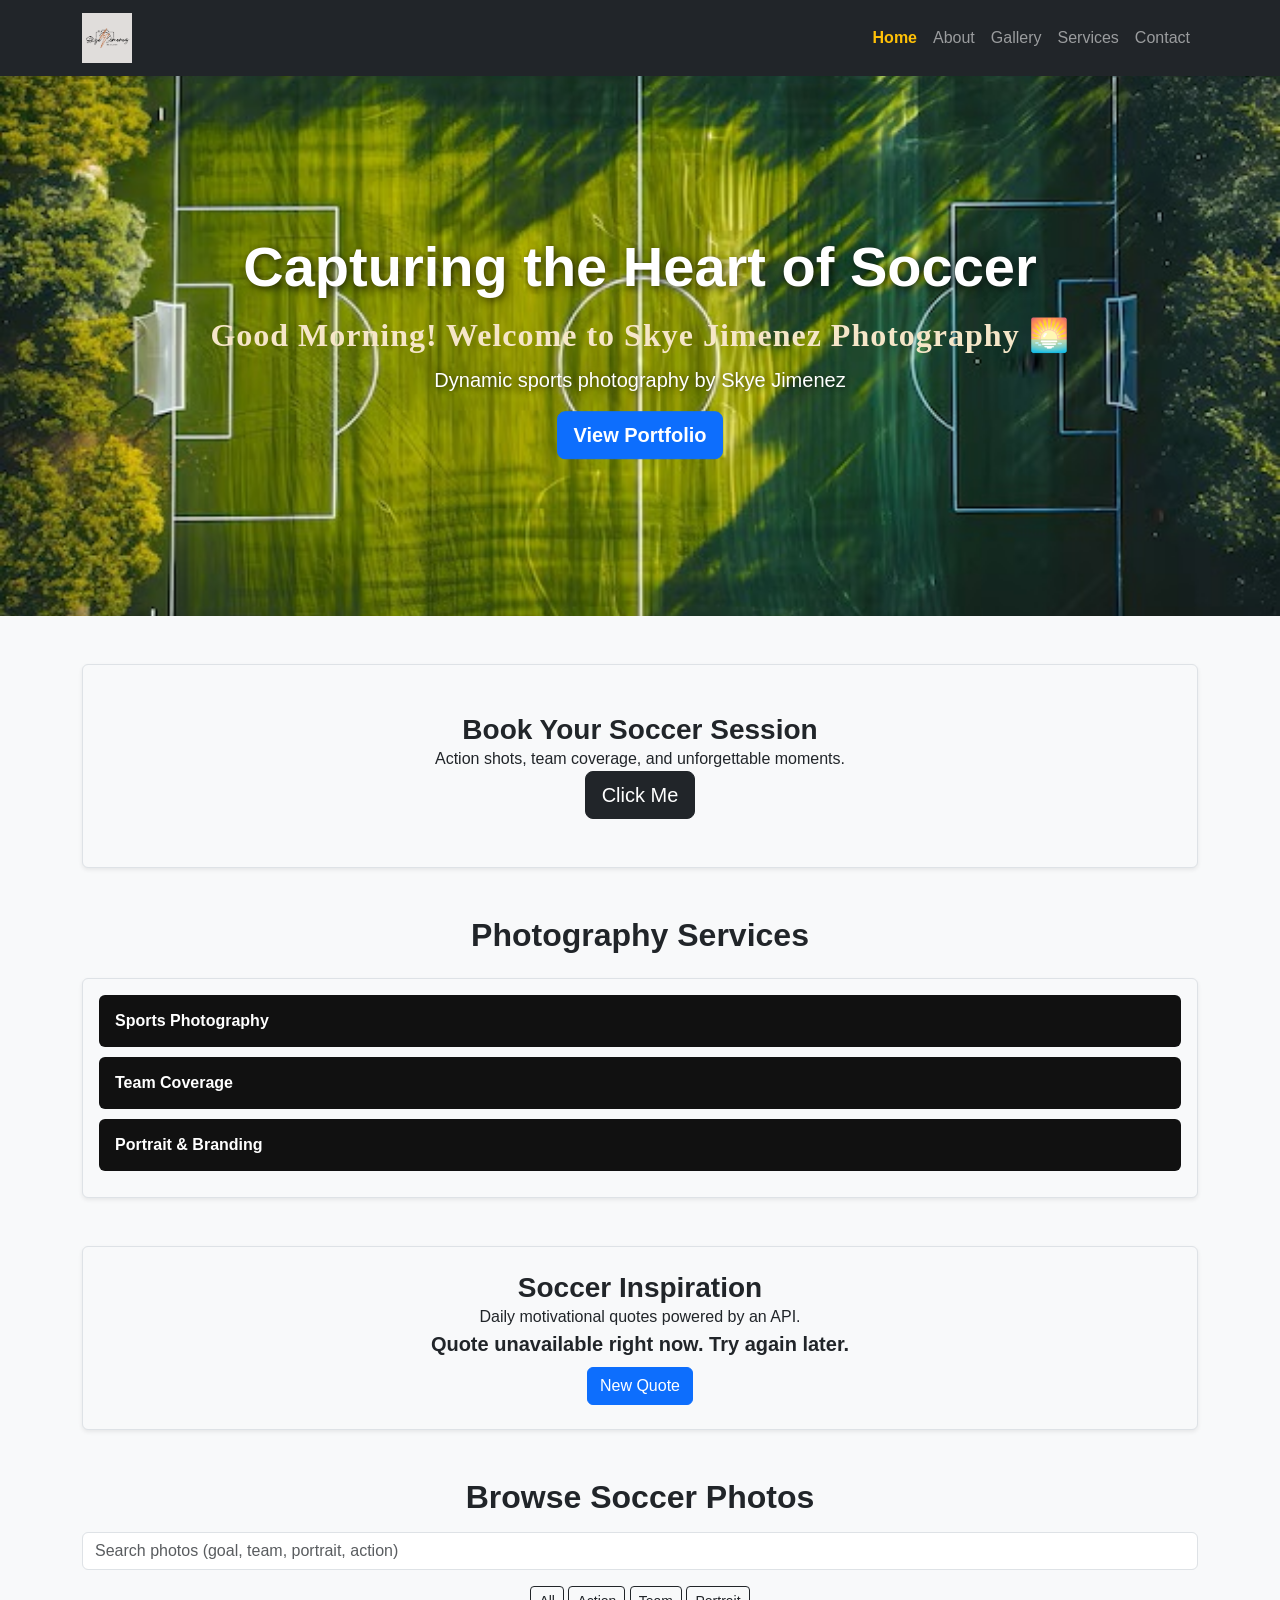
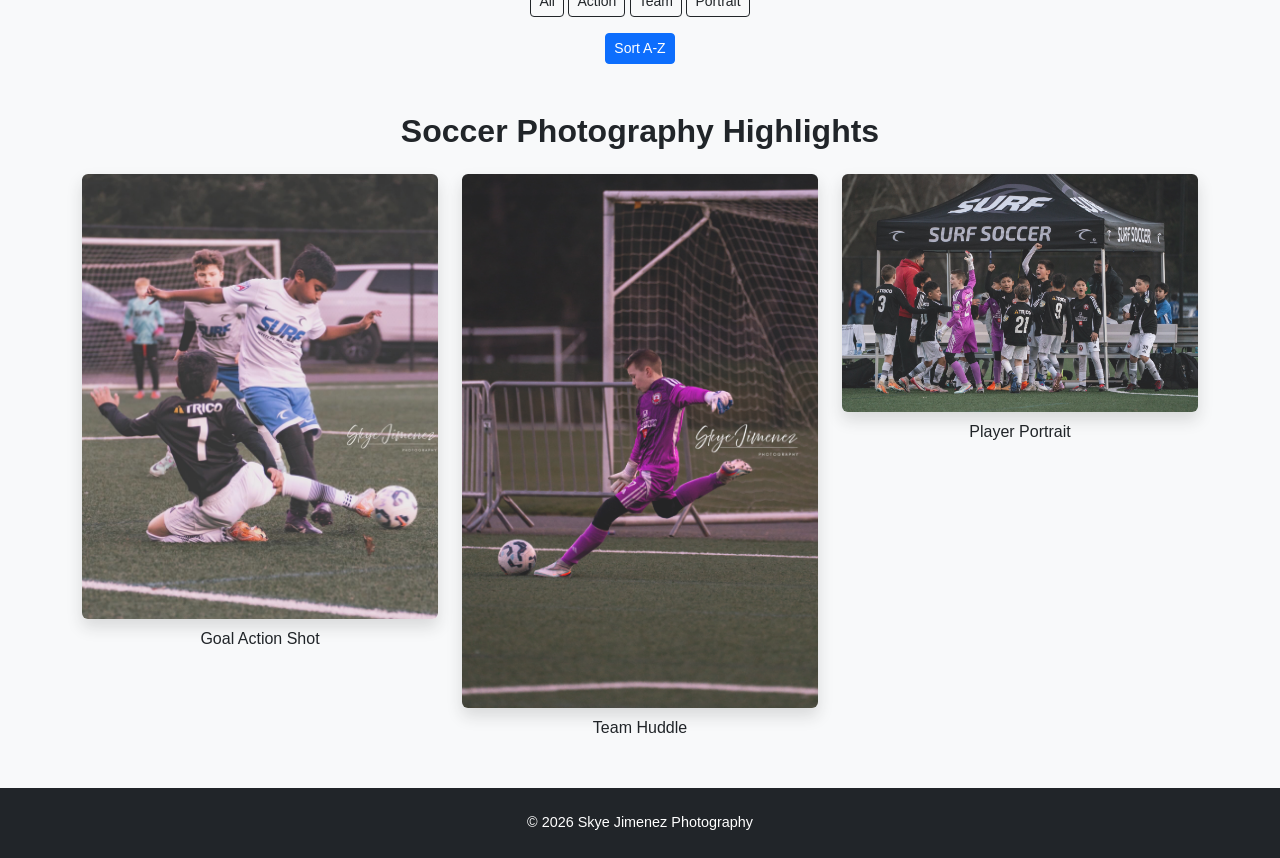
==== commit 153c7d7d: "Refactor photography service descriptions and add search" ====
--- a/index.html
+++ b/index.html
@@ -68,7 +68,7 @@
     </div>
 </section>
 
-<!-- CONTENT PANELS (CHAPTER 11) -->
+<!-- CONTENT PANELS -->
 <section class="container my-5">
     <h2 class="text-center mb-4">Photography Services</h2>
 
@@ -77,30 +77,21 @@
         <div class="panel">
             <button class="panel-btn">Sports Photography</button>
             <div class="panel-content">
-                <p>
-                    High-energy soccer coverage capturing real game moments, emotion, and movement.
-                    Perfect for teams, athletes, and tournaments.
-                </p>
+                <p>High-energy soccer coverage capturing real game moments, emotion, and movement.</p>
             </div>
         </div>
 
         <div class="panel">
             <button class="panel-btn">Team Coverage</button>
             <div class="panel-content">
-                <p>
-                    Full team sessions including pre-game, action shots, and sideline storytelling
-                    to highlight team identity and performance.
-                </p>
+                <p>Full team sessions including action shots and storytelling.</p>
             </div>
         </div>
 
         <div class="panel">
             <button class="panel-btn">Portrait & Branding</button>
             <div class="panel-content">
-                <p>
-                    Clean, professional athlete portraits designed for social media, recruiting,
-                    and personal branding.
-                </p>
+                <p>Professional athlete portraits for social media and recruiting.</p>
             </div>
         </div>
 
@@ -121,14 +112,53 @@
     </div>
 </section>
 
+<!-- CHAPTER 12: FILTER / SEARCH / SORT -->
+<section class="container my-5 text-center">
+
+    <h2 class="mb-3">Browse Soccer Photos</h2>
+
+    <!-- SEARCH -->
+    <input 
+        type="text" 
+        id="searchInput" 
+        class="form-control mb-3" 
+        placeholder="Search photos (goal, team, portrait, action)"
+    >
+
+    <!-- FILTER BUTTONS -->
+    <div class="mb-3">
+        <button class="btn btn-outline-dark btn-sm" onclick="filterItems('all')">All</button>
+        <button class="btn btn-outline-dark btn-sm" onclick="filterItems('action')">Action</button>
+        <button class="btn btn-outline-dark btn-sm" onclick="filterItems('team')">Team</button>
+        <button class="btn btn-outline-dark btn-sm" onclick="filterItems('portrait')">Portrait</button>
+    </div>
+
+    <!-- SORT -->
+    <button class="btn btn-primary btn-sm" onclick="sortItems()">Sort A-Z</button>
+
+</section>
+
 <!-- GALLERY -->
 <main class="container my-5">
     <h2 class="text-center mb-4">Soccer Photography Highlights</h2>
 
-    <div class="row g-4">
-        <div class="col-md-4"><img src="soccer1.jpg" class="img-fluid rounded shadow"></div>
-        <div class="col-md-4"><img src="soccer10.jpg" class="img-fluid rounded shadow"></div>
-        <div class="col-md-4"><img src="soccer11.jpg" class="img-fluid rounded shadow"></div>
+    <div id="itemContainer" class="row g-4">
+
+        <div class="col-md-4 item" data-category="action">
+            <img src="soccer1.jpg" class="img-fluid rounded shadow" alt="">
+            <p class="text-center mt-2">Goal Action Shot</p>
+        </div>
+
+        <div class="col-md-4 item" data-category="team">
+            <img src="soccer10.jpg" class="img-fluid rounded shadow" alt="">
+            <p class="text-center mt-2">Team Huddle</p>
+        </div>
+
+        <div class="col-md-4 item" data-category="portrait">
+            <img src="soccer11.jpg" class="img-fluid rounded shadow" alt="">
+            <p class="text-center mt-2">Player Portrait</p>
+        </div>
+
     </div>
 </main>
 
--- a/style.css
+++ b/style.css
@@ -1,10 +1,14 @@
-/* Reset some basic elements */
+/* =========================
+   RESET
+========================= */
 body, h1, h2, h3, h4, h5, h6, p, ul, li, figure, figcaption {
     margin: 0;
     padding: 0;
 }
 
-/* General */
+/* =========================
+   GENERAL
+========================= */
 body {
     font-family: 'Arial', sans-serif;
     background-color: #f8f9fa;
@@ -19,13 +23,17 @@
     text-decoration: none;
 }
 
-/* Navbar */
+/* =========================
+   NAVBAR
+========================= */
 .navbar-nav .nav-link.active {
     font-weight: bold;
     color: #ffc107 !important;
 }
 
-/* Header Video */
+/* =========================
+   HEADER / HERO
+========================= */
 header h1 {
     font-size: 2.5rem;
     font-weight: 700;
@@ -41,7 +49,9 @@
     font-weight: 600;
 }
 
-/* Overlay container for homepage highlights */
+/* =========================
+   OVERLAY EFFECTS
+========================= */
 .overlay-container {
     position: relative;
     overflow: hidden;
@@ -73,20 +83,26 @@
     font-size: 0.95rem;
 }
 
-/* Gallery Images */
+/* =========================
+   GALLERY
+========================= */
 .gallery-img {
     margin-bottom: 1rem;
     border-radius: 0.25rem;
 }
 
-/* Services Packages */
+/* =========================
+   SERVICES / IMAGES
+========================= */
 .service-img {
     width: 100%;
     border-radius: 0.25rem;
     margin-bottom: 0.5rem;
 }
 
-/* About Page Image Alignment */
+/* =========================
+   ABOUT PAGE IMAGE
+========================= */
 .about-img {
     max-width: 300px;
     float: right;
@@ -95,43 +111,94 @@
     border-radius: 0.25rem;
 }
 
-/* Footer */
+/* =========================
+   FOOTER
+========================= */
 footer {
     font-size: 0.9rem;
     background-color: #343a40;
-}
-
-/* Responsive */
+    color: white;
+}
+
+/* =========================
+   GREETING (ANIMATION)
+========================= */
+#greeting {
+    font-family: 'Playfair Display', serif;
+    font-size: 2rem;
+    font-weight: 500;
+    letter-spacing: 1px;
+    color: #f5e6c8;
+    margin: 10px 0;
+    opacity: 0;
+    transform: translateY(10px);
+    animation: fadeSlideIn 1.2s ease forwards;
+}
+
+@keyframes fadeSlideIn {
+    to {
+        opacity: 1;
+        transform: translateY(0);
+    }
+}
+
+/* =========================
+   CHAPTER 11: CONTENT PANELS
+========================= */
+.panel {
+    margin-bottom: 10px;
+}
+
+.panel-btn {
+    width: 100%;
+    padding: 14px 16px;
+    text-align: left;
+    border: none;
+    background: #111;
+    color: #fff;
+    font-weight: 600;
+    font-size: 1rem;
+    border-radius: 6px;
+    cursor: pointer;
+    transition: background 0.3s ease, transform 0.2s ease;
+}
+
+.panel-btn:hover {
+    background: #222;
+    transform: scale(1.01);
+}
+
+.panel-content {
+    display: none;
+    padding: 15px;
+    background: #ffffff;
+    border-left: 4px solid #0d6efd;
+    border-radius: 0 0 6px 6px;
+    font-size: 0.95rem;
+    line-height: 1.5;
+    color: #333;
+}
+
+.panel-content p {
+    margin: 0;
+}
+
+/* =========================
+   RESPONSIVE
+========================= */
 @media (max-width: 768px) {
+
     header h1 {
         font-size: 1.8rem;
     }
+
     header p {
         font-size: 1rem;
     }
+
     .about-img {
         float: none;
         display: block;
         margin: 0 auto 20px;
     }
-    
- /* Greeting styling */
-#greeting {
-  font-family: 'Playfair Display', serif;
-  font-size: 2rem;
-  font-weight: 500;
-  letter-spacing: 1px;
-  color: #f5e6c8; /* soft gold tone */
-  margin: 10px 0;
-  opacity: 0;
-  transform: translateY(10px);
-  animation: fadeSlideIn 1.2s ease forwards;
-}
-
-/* Smooth fade + slide animation */
-@keyframes fadeSlideIn {
-  to {
-    opacity: 1;
-    transform: translateY(0);
-  }
-}
+}
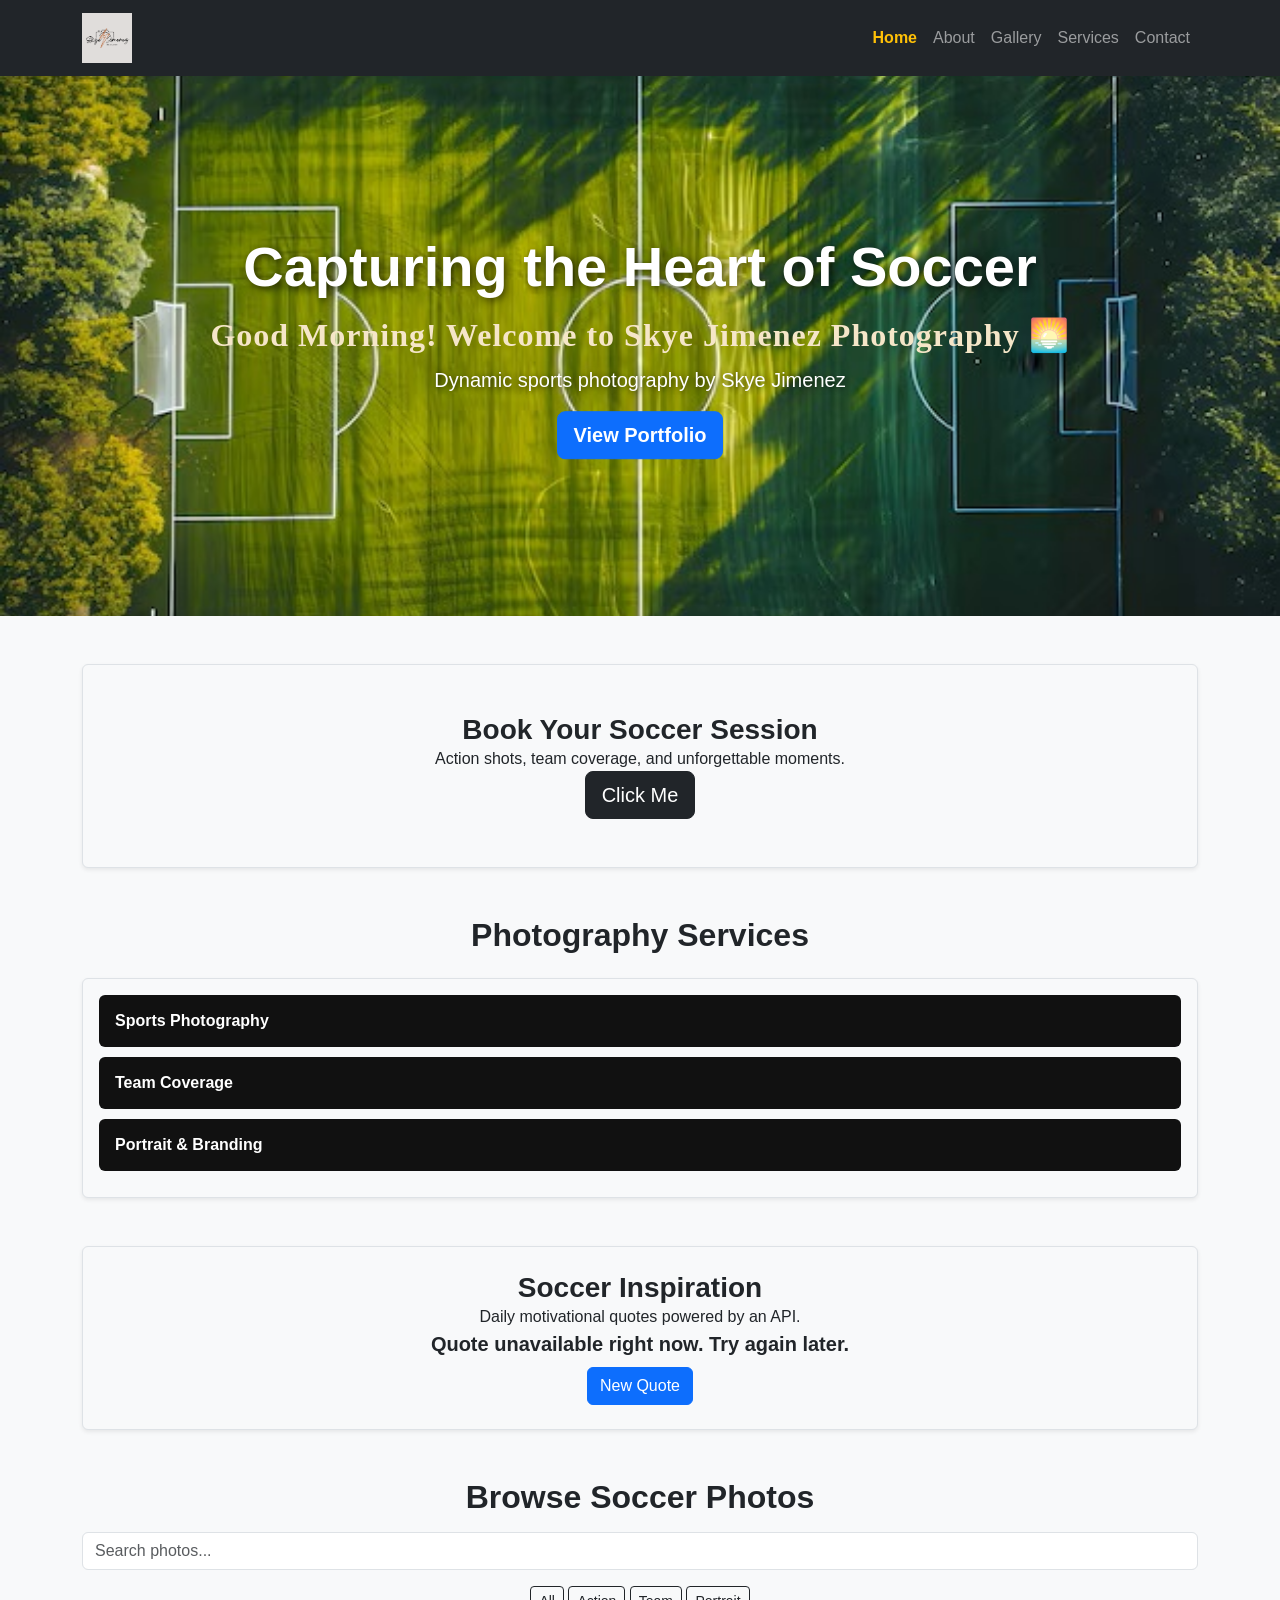
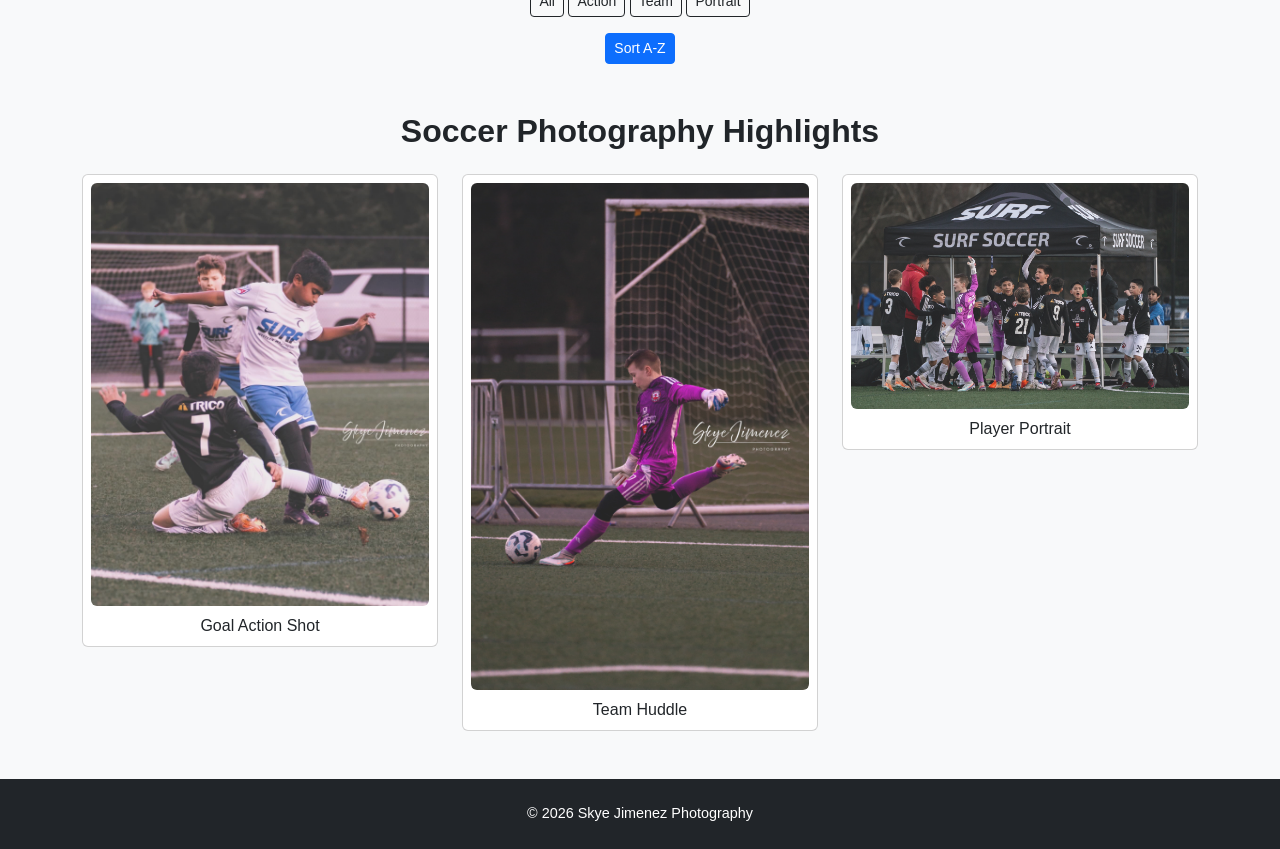
==== commit 4c6d8abb: "Refactor panel buttons and update gallery layout" ====
--- a/index.html
+++ b/index.html
@@ -75,22 +75,22 @@
     <div class="p-3 border rounded shadow-sm bg-light">
 
         <div class="panel">
-            <button class="panel-btn">Sports Photography</button>
-            <div class="panel-content">
+            <button class="panel-btn btn btn-light w-100 text-start">Sports Photography</button>
+            <div class="panel-content p-3" style="display:none;">
                 <p>High-energy soccer coverage capturing real game moments, emotion, and movement.</p>
             </div>
         </div>
 
-        <div class="panel">
-            <button class="panel-btn">Team Coverage</button>
-            <div class="panel-content">
+        <div class="panel mt-2">
+            <button class="panel-btn btn btn-light w-100 text-start">Team Coverage</button>
+            <div class="panel-content p-3" style="display:none;">
                 <p>Full team sessions including action shots and storytelling.</p>
             </div>
         </div>
 
-        <div class="panel">
-            <button class="panel-btn">Portrait & Branding</button>
-            <div class="panel-content">
+        <div class="panel mt-2">
+            <button class="panel-btn btn btn-light w-100 text-start">Portrait & Branding</button>
+            <div class="panel-content p-3" style="display:none;">
                 <p>Professional athlete portraits for social media and recruiting.</p>
             </div>
         </div>
@@ -112,7 +112,7 @@
     </div>
 </section>
 
-<!-- CHAPTER 12: FILTER / SEARCH / SORT -->
+<!-- CHAPTER 12 CONTROLS -->
 <section class="container my-5 text-center">
 
     <h2 class="mb-3">Browse Soccer Photos</h2>
@@ -122,10 +122,10 @@
         type="text" 
         id="searchInput" 
         class="form-control mb-3" 
-        placeholder="Search photos (goal, team, portrait, action)"
+        placeholder="Search photos..."
     >
 
-    <!-- FILTER BUTTONS -->
+    <!-- FILTER -->
     <div class="mb-3">
         <button class="btn btn-outline-dark btn-sm" onclick="filterItems('all')">All</button>
         <button class="btn btn-outline-dark btn-sm" onclick="filterItems('action')">Action</button>
@@ -140,23 +140,30 @@
 
 <!-- GALLERY -->
 <main class="container my-5">
+
     <h2 class="text-center mb-4">Soccer Photography Highlights</h2>
 
     <div id="itemContainer" class="row g-4">
 
         <div class="col-md-4 item" data-category="action">
-            <img src="soccer1.jpg" class="img-fluid rounded shadow" alt="">
-            <p class="text-center mt-2">Goal Action Shot</p>
+            <div class="card p-2">
+                <img src="soccer1.jpg" class="img-fluid rounded" alt="action shot">
+                <p class="text-center mt-2">Goal Action Shot</p>
+            </div>
         </div>
 
         <div class="col-md-4 item" data-category="team">
-            <img src="soccer10.jpg" class="img-fluid rounded shadow" alt="">
-            <p class="text-center mt-2">Team Huddle</p>
+            <div class="card p-2">
+                <img src="soccer10.jpg" class="img-fluid rounded" alt="team shot">
+                <p class="text-center mt-2">Team Huddle</p>
+            </div>
         </div>
 
         <div class="col-md-4 item" data-category="portrait">
-            <img src="soccer11.jpg" class="img-fluid rounded shadow" alt="">
-            <p class="text-center mt-2">Player Portrait</p>
+            <div class="card p-2">
+                <img src="soccer11.jpg" class="img-fluid rounded" alt="portrait">
+                <p class="text-center mt-2">Player Portrait</p>
+            </div>
         </div>
 
     </div>
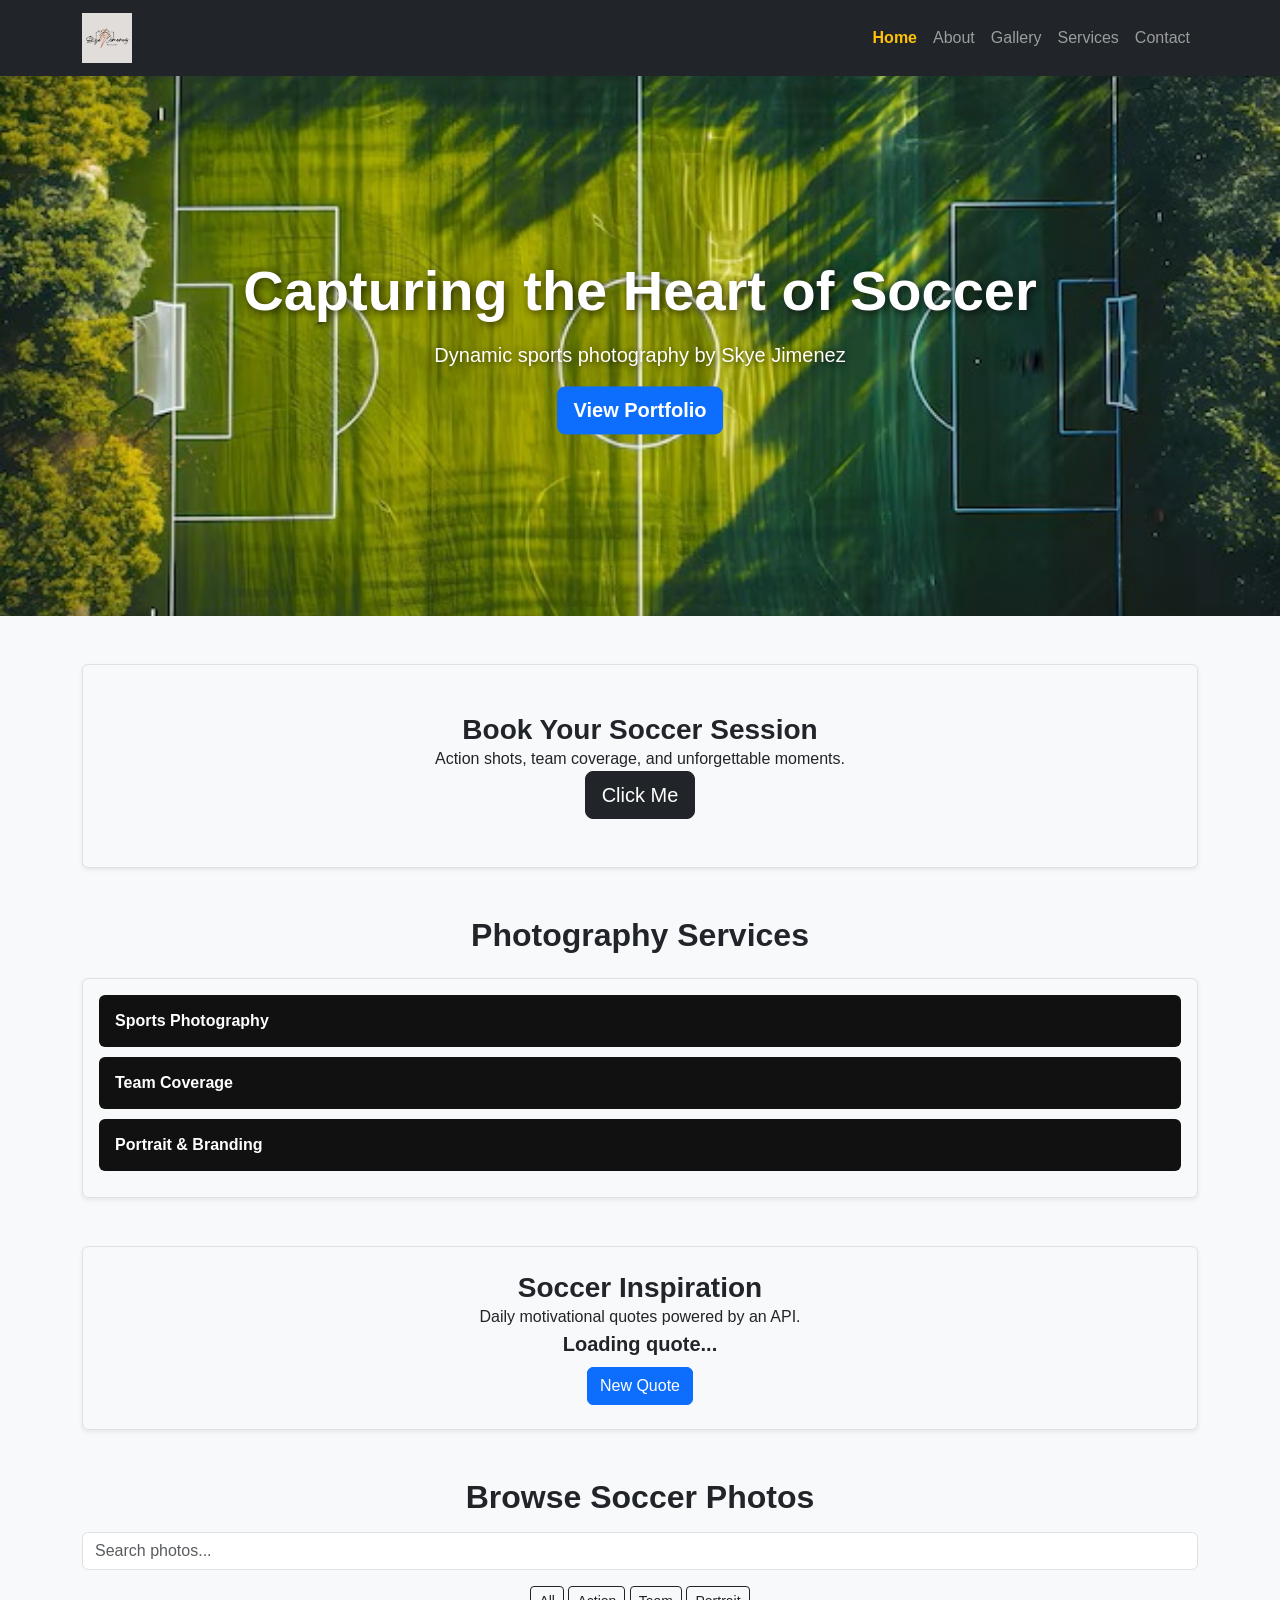
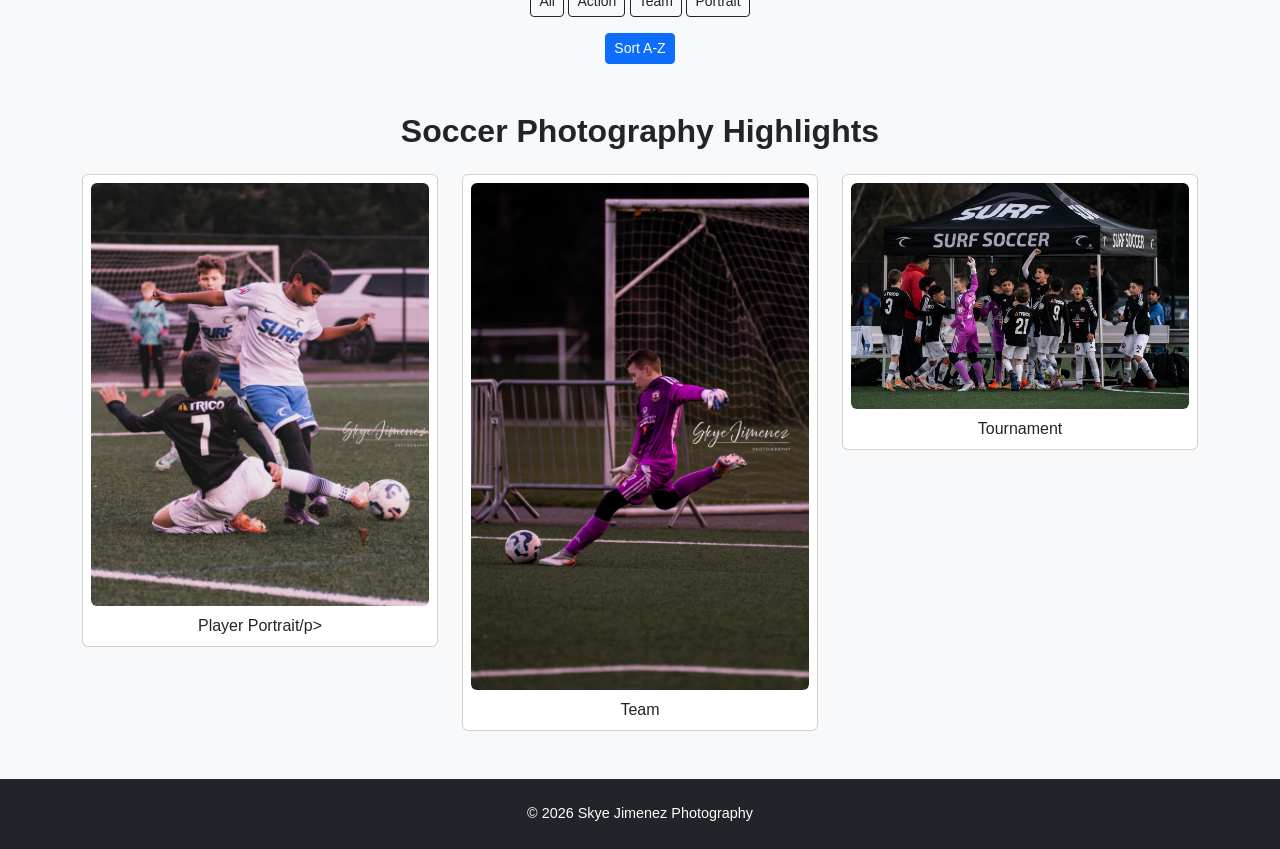
==== commit c7dc09fe: "Update image captions in index.html" ====
--- a/index.html
+++ b/index.html
@@ -148,21 +148,21 @@
         <div class="col-md-4 item" data-category="action">
             <div class="card p-2">
                 <img src="soccer1.jpg" class="img-fluid rounded" alt="action shot">
-                <p class="text-center mt-2">Goal Action Shot</p>
+                <p class="text-center mt-2">Player Portrait/p>
             </div>
         </div>
 
         <div class="col-md-4 item" data-category="team">
             <div class="card p-2">
                 <img src="soccer10.jpg" class="img-fluid rounded" alt="team shot">
-                <p class="text-center mt-2">Team Huddle</p>
+                <p class="text-center mt-2">Team</p>
             </div>
         </div>
 
         <div class="col-md-4 item" data-category="portrait">
             <div class="card p-2">
                 <img src="soccer11.jpg" class="img-fluid rounded" alt="portrait">
-                <p class="text-center mt-2">Player Portrait</p>
+                <p class="text-center mt-2">Tournament</p>
             </div>
         </div>
 
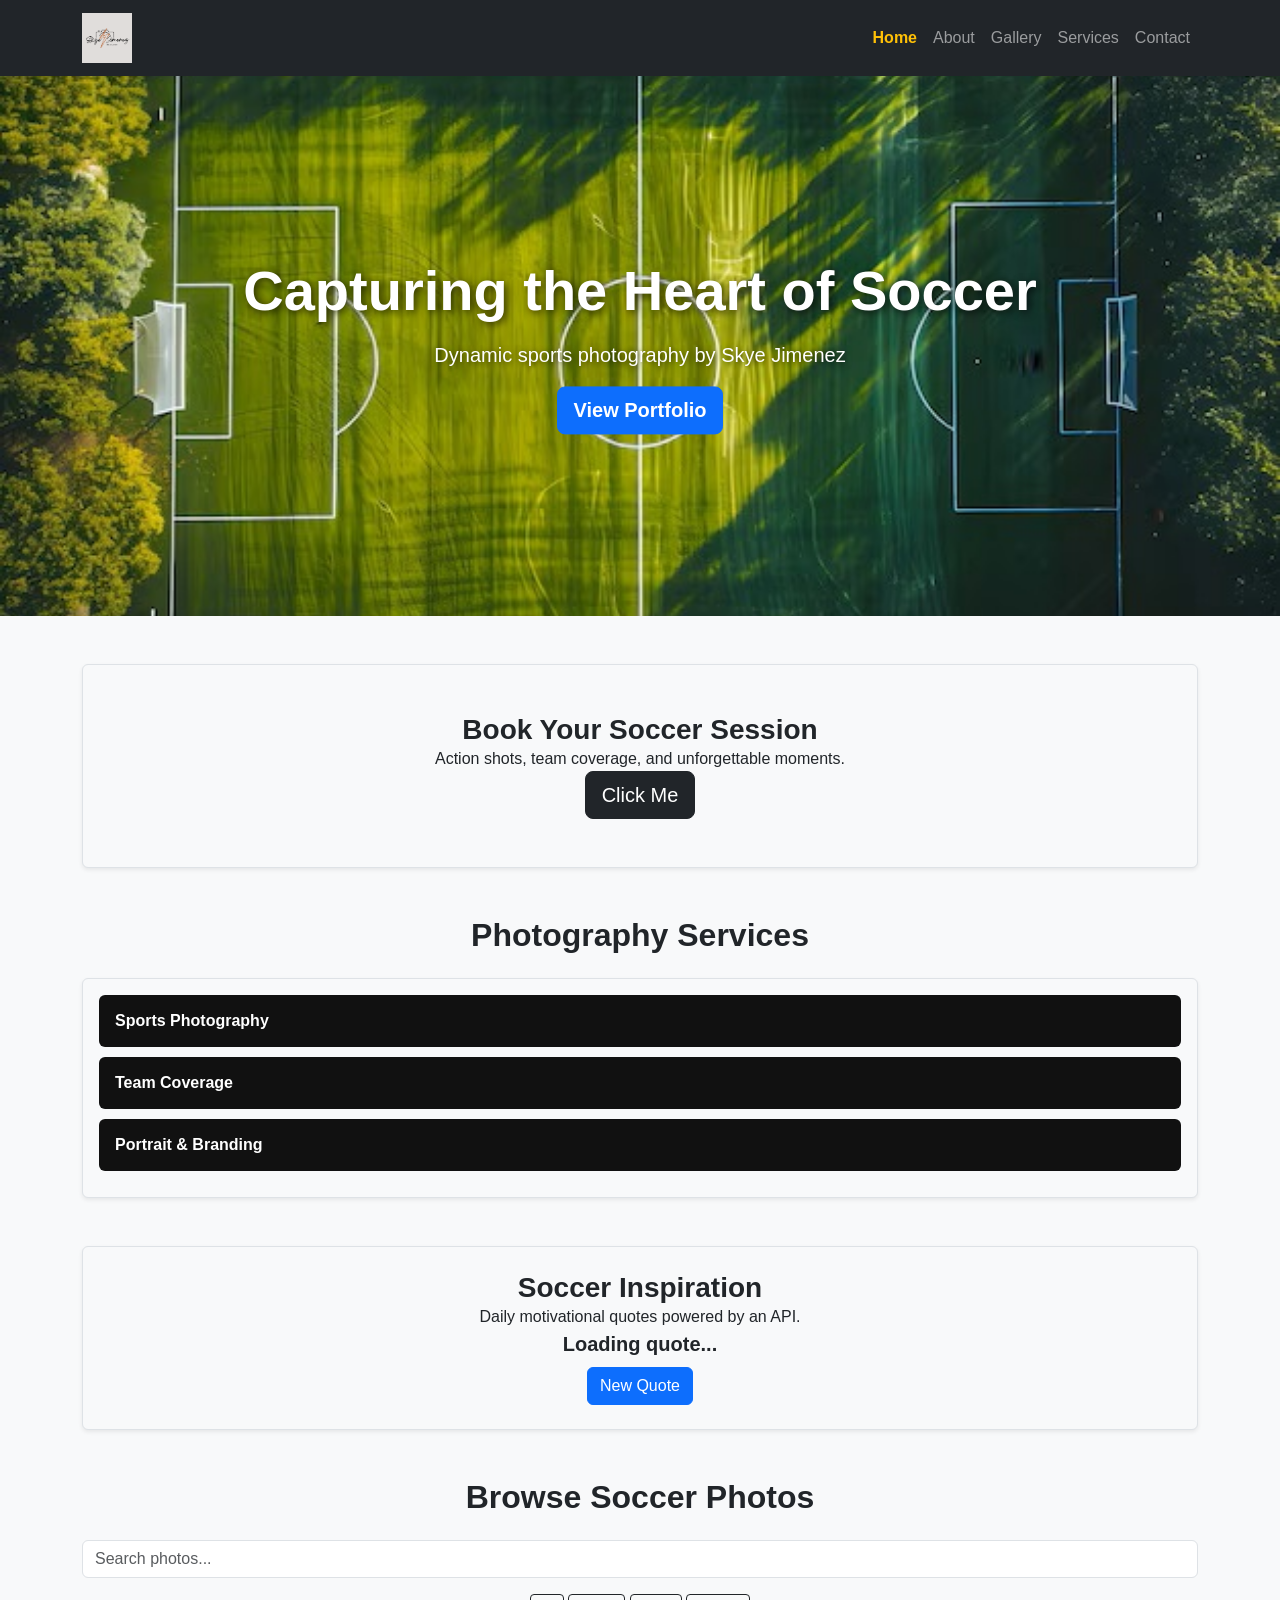
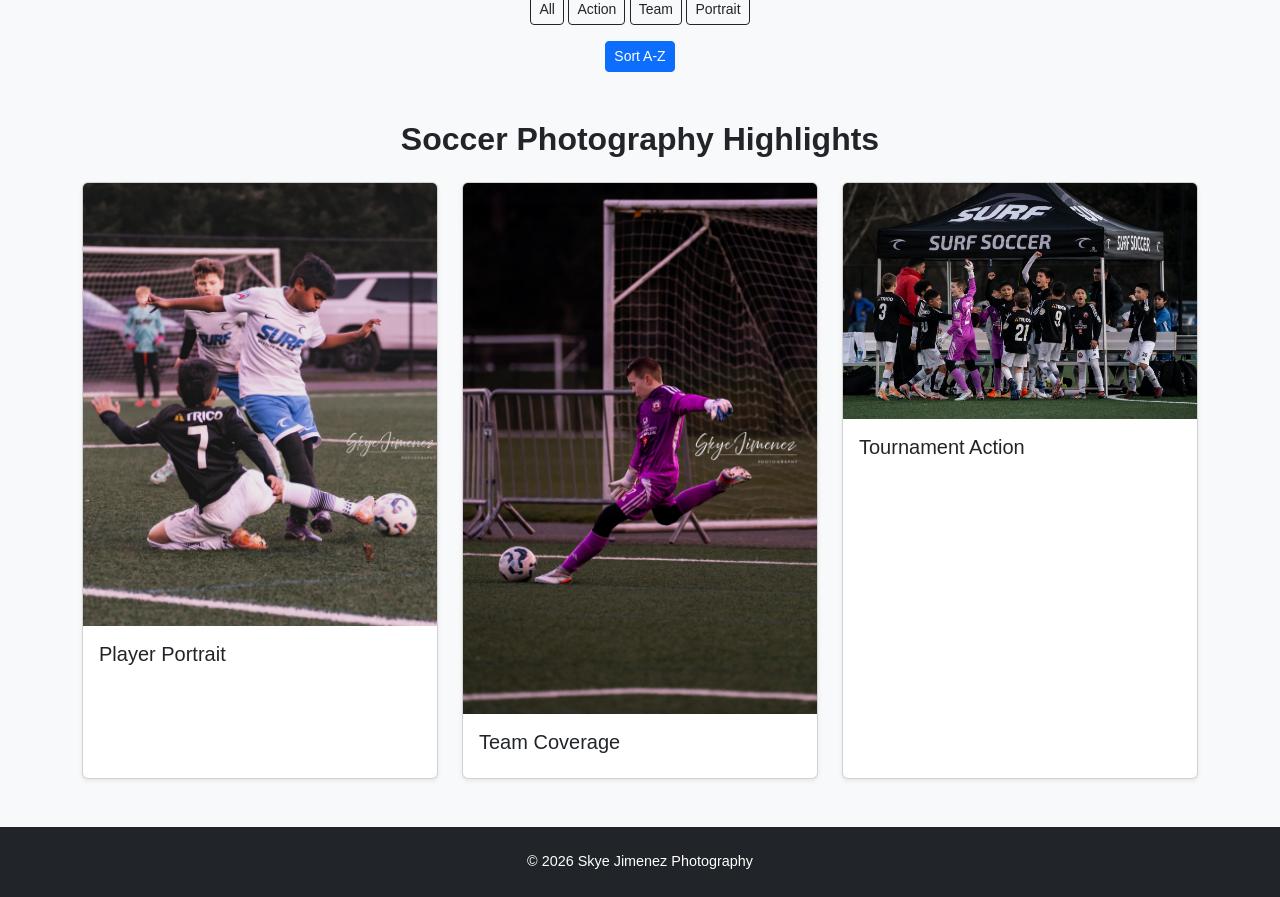
==== commit a89c363d: "Update chapter title and improve button formatting" ====
--- a/index.html
+++ b/index.html
@@ -112,29 +112,42 @@
     </div>
 </section>
 
-<!-- CHAPTER 12 CONTROLS -->
+<!-- CHAPTER 12: FILTERING, SEARCHING, SORTING -->
 <section class="container my-5 text-center">
 
-    <h2 class="mb-3">Browse Soccer Photos</h2>
+    <h2 class="mb-4">Browse Soccer Photos</h2>
 
     <!-- SEARCH -->
-    <input 
-        type="text" 
-        id="searchInput" 
-        class="form-control mb-3" 
+    <input
+        type="text"
+        id="searchInput"
+        class="form-control mb-3"
         placeholder="Search photos..."
     >
 
-    <!-- FILTER -->
+    <!-- FILTER BUTTONS -->
     <div class="mb-3">
-        <button class="btn btn-outline-dark btn-sm" onclick="filterItems('all')">All</button>
-        <button class="btn btn-outline-dark btn-sm" onclick="filterItems('action')">Action</button>
-        <button class="btn btn-outline-dark btn-sm" onclick="filterItems('team')">Team</button>
-        <button class="btn btn-outline-dark btn-sm" onclick="filterItems('portrait')">Portrait</button>
+        <button class="btn btn-outline-dark btn-sm" onclick="filterItems('all')">
+            All
+        </button>
+
+        <button class="btn btn-outline-dark btn-sm" onclick="filterItems('action')">
+            Action
+        </button>
+
+        <button class="btn btn-outline-dark btn-sm" onclick="filterItems('team')">
+            Team
+        </button>
+
+        <button class="btn btn-outline-dark btn-sm" onclick="filterItems('portrait')">
+            Portrait
+        </button>
     </div>
 
     <!-- SORT -->
-    <button class="btn btn-primary btn-sm" onclick="sortItems()">Sort A-Z</button>
+    <button class="btn btn-primary btn-sm" onclick="sortItems()">
+        Sort A-Z
+    </button>
 
 </section>
 
@@ -145,28 +158,44 @@
 
     <div id="itemContainer" class="row g-4">
 
+        <!-- PORTRAIT -->
+        <div class="col-md-4 item" data-category="portrait">
+            <div class="card h-100 shadow-sm">
+                <img src="soccer1.jpg"
+                     class="card-img-top"
+                     alt="Player Portrait">
+                <div class="card-body">
+                    <h5 class="card-title">Player Portrait</h5>
+                </div>
+            </div>
+        </div>
+
+        <!-- TEAM -->
+        <div class="col-md-4 item" data-category="team">
+            <div class="card h-100 shadow-sm">
+                <img src="soccer10.jpg"
+                     class="card-img-top"
+                     alt="Team Coverage">
+                <div class="card-body">
+                    <h5 class="card-title">Team Coverage</h5>
+                </div>
+            </div>
+        </div>
+
+        <!-- ACTION -->
         <div class="col-md-4 item" data-category="action">
-            <div class="card p-2">
-                <img src="soccer1.jpg" class="img-fluid rounded" alt="action shot">
-                <p class="text-center mt-2">Player Portrait/p>
-            </div>
-        </div>
-
-        <div class="col-md-4 item" data-category="team">
-            <div class="card p-2">
-                <img src="soccer10.jpg" class="img-fluid rounded" alt="team shot">
-                <p class="text-center mt-2">Team</p>
-            </div>
-        </div>
-
-        <div class="col-md-4 item" data-category="portrait">
-            <div class="card p-2">
-                <img src="soccer11.jpg" class="img-fluid rounded" alt="portrait">
-                <p class="text-center mt-2">Tournament</p>
-            </div>
-        </div>
-
-    </div>
+            <div class="card h-100 shadow-sm">
+                <img src="soccer11.jpg"
+                     class="card-img-top"
+                     alt="Tournament Action">
+                <div class="card-body">
+                    <h5 class="card-title">Tournament Action</h5>
+                </div>
+            </div>
+        </div>
+
+    </div>
+
 </main>
 
 <!-- FOOTER -->
